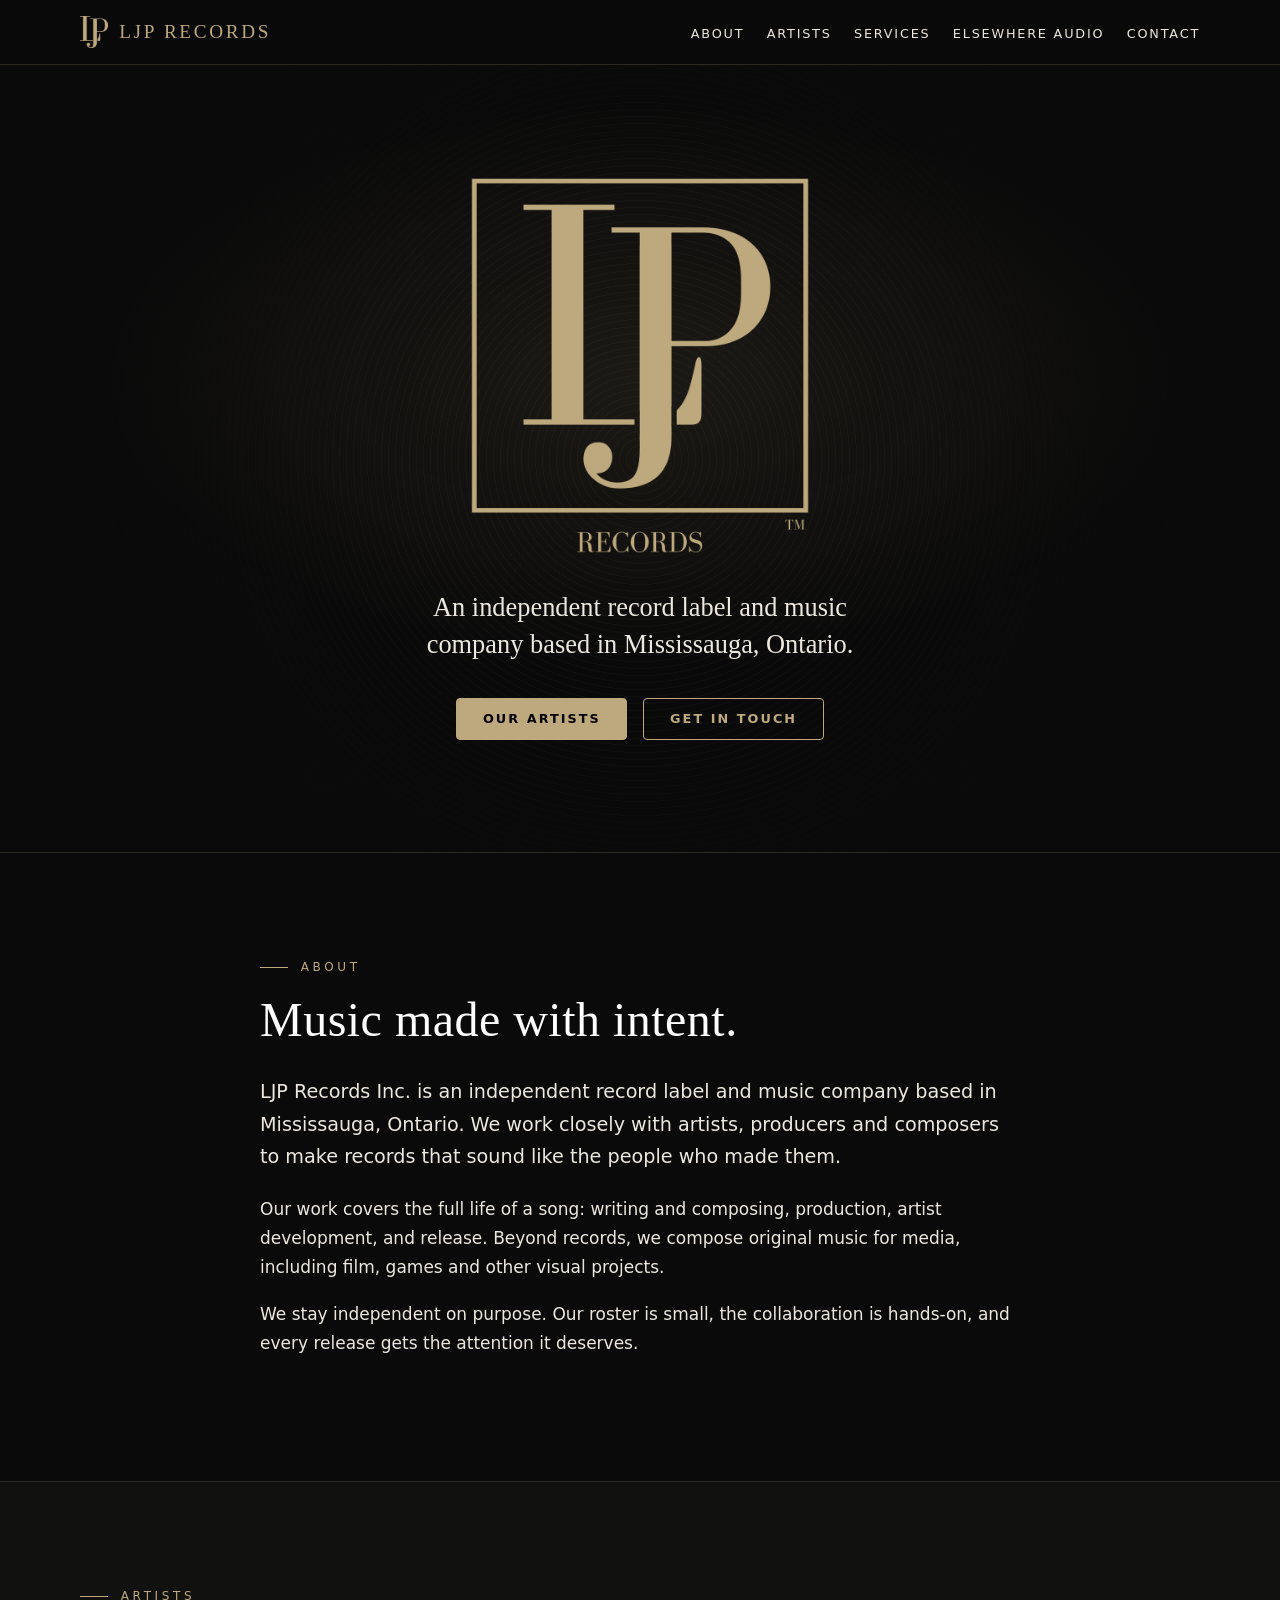
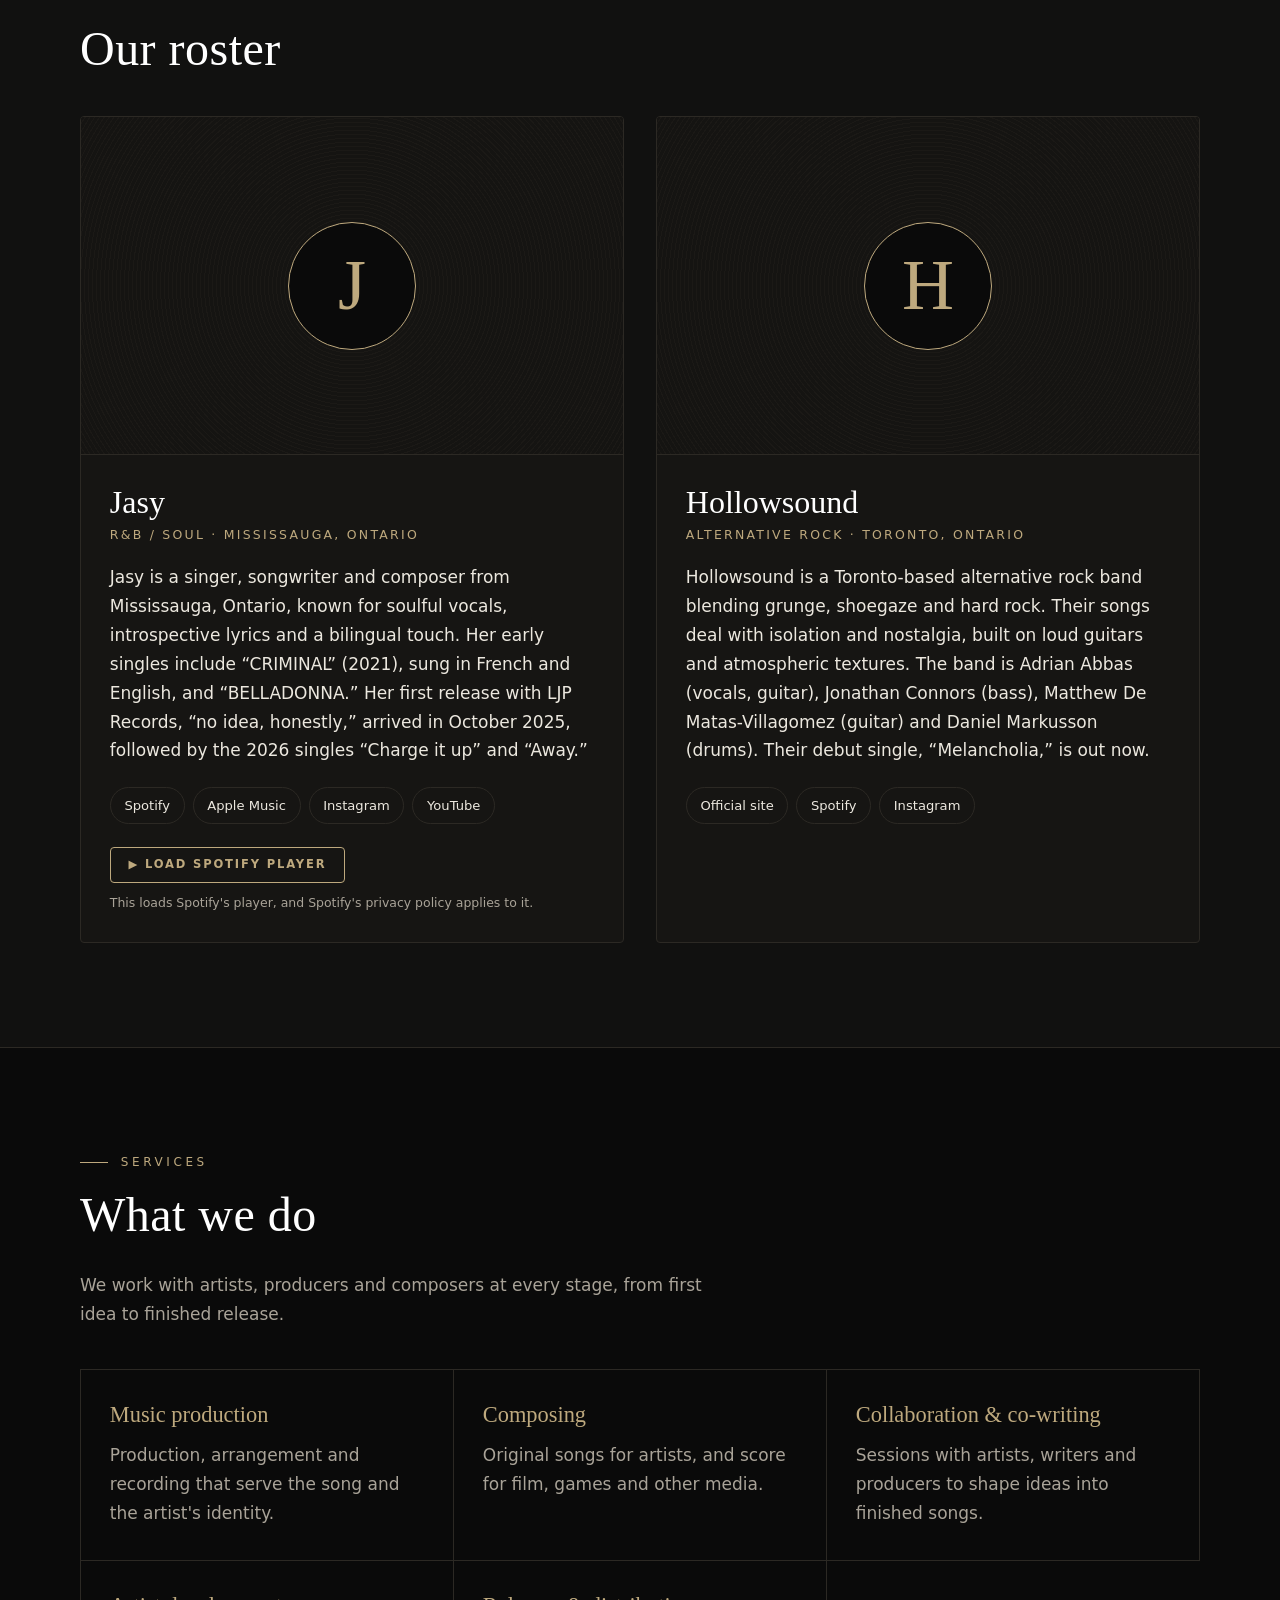
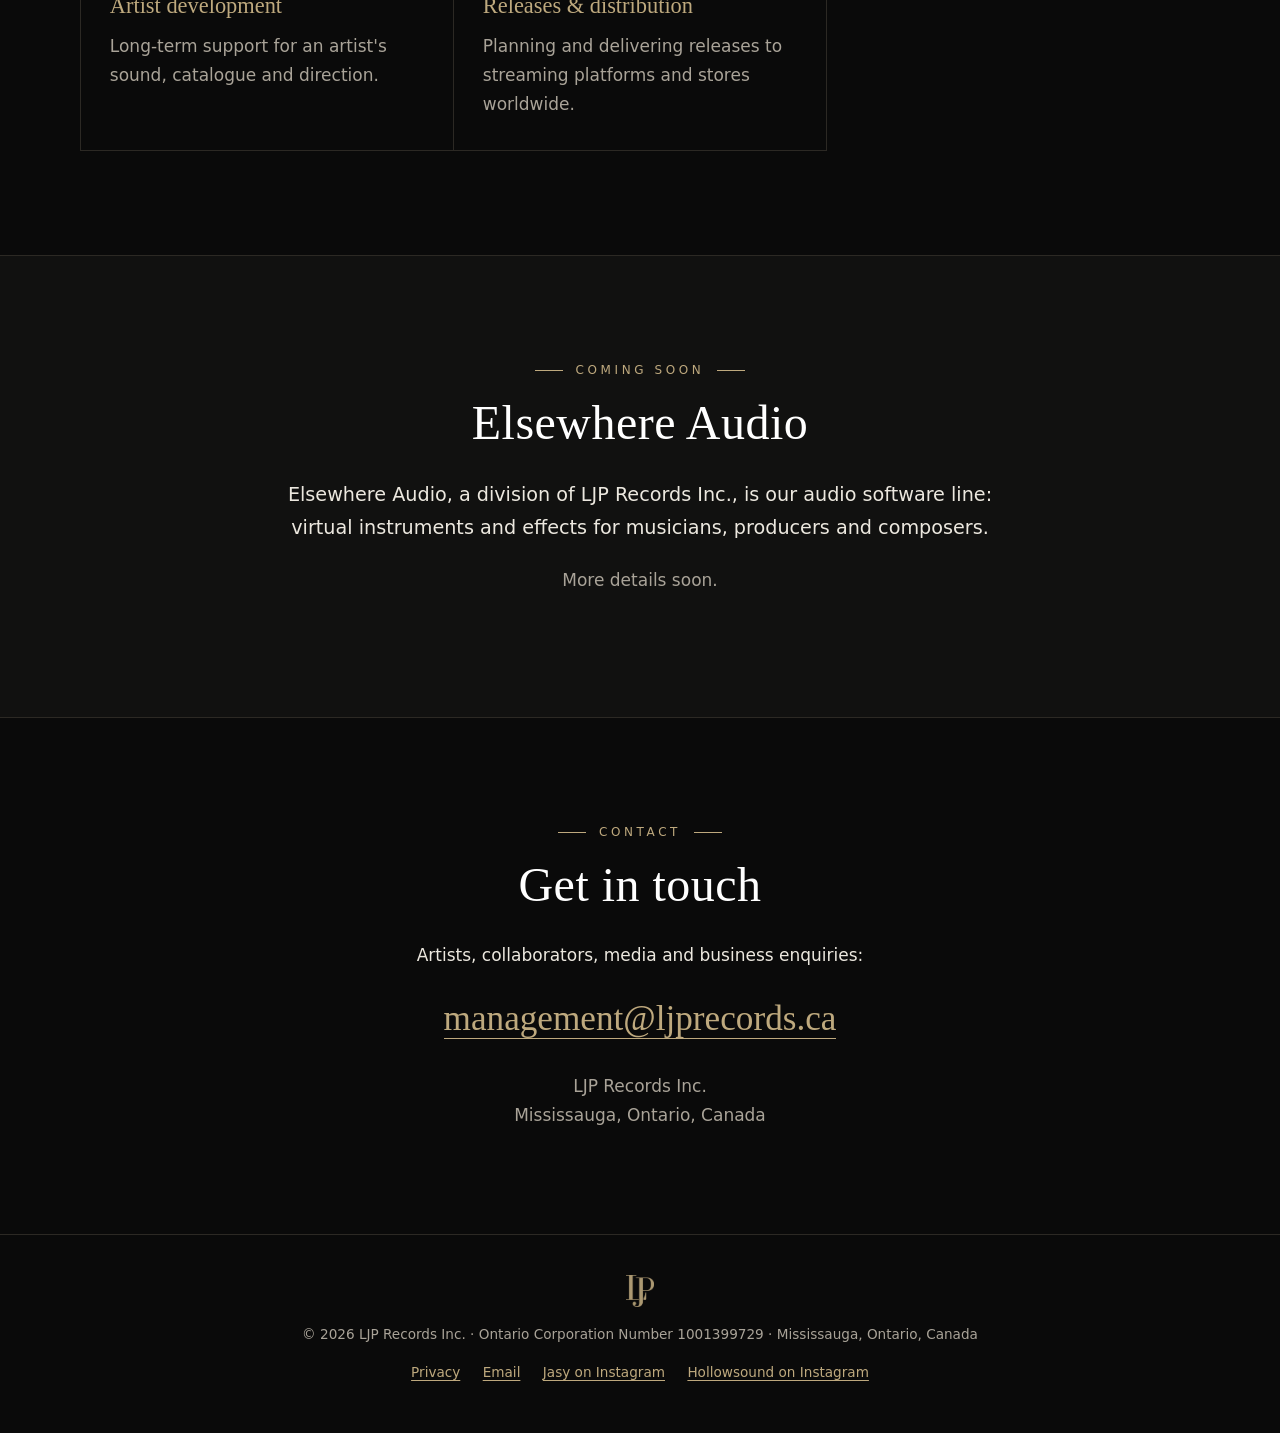
==== index.html @ 9123d383 "Launch LJP Records Inc. website for GitHub Pages One-page site (about, artists, services, Elsewhere " ====
<!DOCTYPE html>
<html lang="en-CA">
<head>
  <meta charset="utf-8">
  <meta name="viewport" content="width=device-width, initial-scale=1">
  <title>LJP Records Inc. | Independent Record Label, Mississauga, Ontario</title>
  <meta name="description" content="LJP Records Inc. is an independent record label and music company based in Mississauga, Ontario, Canada. We work with artists, producers and composers on releases, artist development, production, and composing for artists and media.">
  <meta name="theme-color" content="#0a0a0a">
  <link rel="canonical" href="https://ljprecords.ca/">

  <!-- Open Graph / social sharing -->
  <meta property="og:type" content="website">
  <meta property="og:site_name" content="LJP Records">
  <meta property="og:title" content="LJP Records Inc. | Independent Record Label">
  <meta property="og:description" content="An independent record label and music company based in Mississauga, Ontario, Canada.">
  <meta property="og:url" content="https://ljprecords.ca/">
  <meta property="og:image" content="https://ljprecords.ca/assets/img/og-image.jpg">
  <meta property="og:image:width" content="1200">
  <meta property="og:image:height" content="630">
  <meta property="og:image:alt" content="LJP Records logo: gold LJP monogram in a square frame on black">
  <meta property="og:locale" content="en_CA">
  <meta name="twitter:card" content="summary_large_image">

  <link rel="icon" href="/favicon.ico" sizes="any">
  <link rel="icon" type="image/png" sizes="32x32" href="/assets/img/icon-32.png">
  <link rel="apple-touch-icon" href="/assets/img/icon-180.png">
  <link rel="manifest" href="/site.webmanifest">
  <link rel="stylesheet" href="/assets/css/style.css">

  <!-- Structured data: identifies the legal business behind this site -->
  <script type="application/ld+json">
  {
    "@context": "https://schema.org",
    "@type": "Organization",
    "name": "LJP Records Inc.",
    "alternateName": "LJP Records",
    "url": "https://ljprecords.ca/",
    "logo": "https://ljprecords.ca/assets/img/icon-512.png",
    "email": "management@ljprecords.ca",
    "address": {
      "@type": "PostalAddress",
      "addressLocality": "Mississauga",
      "addressRegion": "ON",
      "addressCountry": "CA"
    },
    "department": {
      "@type": "Organization",
      "name": "Elsewhere Audio",
      "description": "Audio software division of LJP Records Inc."
    }
  }
  </script>
</head>
<body>
  <a class="skip-link" href="#main">Skip to content</a>

  <header class="site-header">
    <nav class="nav container" aria-label="Main">
      <a class="nav-brand" href="#top" aria-label="LJP Records, back to top">
        <img src="/assets/img/mark.png" alt="" width="28" height="32">
        <span>LJP Records</span>
      </a>
      <ul class="nav-links">
        <li><a href="#about">About</a></li>
        <li><a href="#artists">Artists</a></li>
        <li><a href="#services">Services</a></li>
        <li><a href="#elsewhere-audio">Elsewhere Audio</a></li>
        <li><a href="#contact">Contact</a></li>
      </ul>
    </nav>
  </header>

  <main id="main">
    <!-- ============ HERO ============ -->
    <section class="hero" id="top">
      <div class="container hero-inner">
        <h1 class="visually-hidden">LJP Records</h1>
        <img class="hero-logo" src="/assets/img/logo.png" width="900" height="999"
             alt="LJP Records logo: a gold LJP monogram inside a square frame, with the word Records beneath">
        <p class="hero-tagline">An independent record label and music company based in Mississauga, Ontario.</p>
        <div class="hero-actions">
          <a class="btn btn-gold" href="#artists">Our artists</a>
          <a class="btn btn-ghost" href="#contact">Get in touch</a>
        </div>
      </div>
    </section>

    <!-- ============ ABOUT ============ -->
    <section class="section" id="about" aria-labelledby="about-title">
      <div class="container narrow">
        <p class="eyebrow">About</p>
        <h2 id="about-title">Music made with intent.</h2>
        <p class="lead">
          LJP Records Inc. is an independent record label and music company based in Mississauga, Ontario.
          We work closely with artists, producers and composers to make records that sound like the people who made them.
        </p>
        <p>
          Our work covers the full life of a song: writing and composing, production, artist development, and release.
          Beyond records, we compose original music for media, including film, games and other visual projects.
          <!-- CONFIRM: Media composing. Confirm the media types you want to list (film, games, TV, advertising?) and whether to mention any past credits. -->
        </p>
        <p>
          We stay independent on purpose. Our roster is small, the collaboration is hands-on, and every release gets the attention it deserves.
          <!-- CONFIRM: "Small, hands-on roster" positioning. Edit this if it doesn't match how you describe the label. -->
        </p>
        <!-- CONFIRM: Founding year. Add "Founded in 20XX" here if you'd like it shown. -->
      </div>
    </section>

    <!-- ============ ARTISTS ============ -->
    <section class="section section-alt" id="artists" aria-labelledby="artists-title">
      <div class="container">
        <p class="eyebrow">Artists</p>
        <h2 id="artists-title">Our roster</h2>

        <div class="artist-grid">
          <!-- ---------- JASY ---------- -->
          <article class="artist-card" aria-labelledby="jasy-name">
            <!-- Photo: add assets/photos/jasy.jpg, then replace this <div class="artist-photo ..."> with:
                 <img class="artist-photo" src="/assets/photos/jasy.jpg" alt="Jasy" width="800" height="800" loading="lazy"> -->
            <div class="artist-photo placeholder" role="img" aria-label="Photo of Jasy coming soon">
              <span aria-hidden="true">J</span>
            </div>
            <div class="artist-body">
              <h3 id="jasy-name">Jasy</h3>
              <p class="artist-meta">R&amp;B / Soul · Mississauga, Ontario</p>
              <p>
                Jasy is a singer, songwriter and composer from Mississauga, Ontario, known for soulful vocals, introspective lyrics and a bilingual touch.
                Her early singles include “CRIMINAL” (2021), sung in French and English, and “BELLADONNA.”
                Her first release with LJP Records, “no idea, honestly,” arrived in October 2025, followed by the 2026 singles “Charge it up” and “Away.”
                <!-- CONFIRM: Jasy bio. Written from public sources (Apple Music, Modern Mississauga, Sauga Arts HUB, The Music Is My Radar, Deezer). Check release names and dates. Optional fact to add: press reports a 2022 win in a Mississauga youth singing competition, but sources disagree on which one (Mississauga Arts Council Next Gen vs. Sauga Teen's Got Talent), so it is left out. -->
              </p>
              <ul class="link-list" aria-label="Jasy online">
                <li><a href="https://open.spotify.com/artist/3WVA0IDSVmQrOQ1MvbMLsJ" rel="noopener" target="_blank">Spotify<span class="visually-hidden"> (opens in a new tab)</span></a></li>
                <li><a href="https://music.apple.com/ca/artist/jasy/1514480467" rel="noopener" target="_blank">Apple Music<span class="visually-hidden"> (opens in a new tab)</span></a></li>
                <li><a href="https://www.instagram.com/jasylarumana/" rel="noopener" target="_blank">Instagram<span class="visually-hidden"> (opens in a new tab)</span></a></li>
                <li><a href="https://www.youtube.com/channel/UC7Lcz74NilrVgo-Rp2wNFMw" rel="noopener" target="_blank">YouTube<span class="visually-hidden"> (opens in a new tab)</span></a></li>
              </ul>
              <div class="spotify-embed" data-spotify-artist="3WVA0IDSVmQrOQ1MvbMLsJ" data-title="Jasy on Spotify">
                <button type="button" class="btn btn-ghost btn-small spotify-load">
                  ▶ Load Spotify player <span class="visually-hidden">for Jasy</span>
                </button>
                <p class="embed-note">This loads Spotify's player, and Spotify's privacy policy applies to it.</p>
              </div>
            </div>
          </article>

          <!-- ---------- HOLLOWSOUND ---------- -->
          <article class="artist-card" aria-labelledby="hollowsound-name">
            <!-- Photo: add assets/photos/hollowsound.jpg, then replace this placeholder <div> with:
                 <img class="artist-photo" src="/assets/photos/hollowsound.jpg" alt="Hollowsound" width="800" height="800" loading="lazy"> -->
            <div class="artist-photo placeholder" role="img" aria-label="Photo of Hollowsound coming soon">
              <span aria-hidden="true">H</span>
            </div>
            <div class="artist-body">
              <h3 id="hollowsound-name">Hollowsound</h3>
              <p class="artist-meta">Alternative rock · Toronto, Ontario</p>
              <p>
                Hollowsound is a Toronto-based alternative rock band blending grunge, shoegaze and hard rock.
                Their songs deal with isolation and nostalgia, built on loud guitars and atmospheric textures.
                The band is Adrian Abbas (vocals, guitar), Jonathan Connors (bass), Matthew De Matas-Villagomez (guitar) and Daniel Markusson (drums).
                Their debut single, “Melancholia,” is out now.
                <!-- CONFIRM: Hollowsound bio. Based on the band's Spotify profile bio and hollow-sound.com. Check the member list and confirm the release year of "Melancholia" (the site lists 2026). -->
              </p>
              <ul class="link-list" aria-label="Hollowsound online">
                <li><a href="https://hollow-sound.com/" rel="noopener" target="_blank">Official site<span class="visually-hidden"> (opens in a new tab)</span></a></li>
                <!-- CONFIRM: Hollowsound Spotify link. I couldn't verify the artist ID, so this is a Spotify search link. Replace it with https://open.spotify.com/artist/YOUR_ID -->
                <li><a href="https://open.spotify.com/search/Hollowsound/artists" rel="noopener" target="_blank">Spotify<span class="visually-hidden"> (opens in a new tab)</span></a></li>
                <li><a href="https://www.instagram.com/hollowsoundband/" rel="noopener" target="_blank">Instagram<span class="visually-hidden"> (opens in a new tab)</span></a></li>
              </ul>
              <!-- CONFIRM: Hollowsound Spotify embed. Put the band's Spotify artist ID in data-spotify-artist below (from Spotify: Share → Copy link to artist, the part after /artist/). The player stays hidden until an ID is set. -->
              <div class="spotify-embed" data-spotify-artist="" data-title="Hollowsound on Spotify">
                <button type="button" class="btn btn-ghost btn-small spotify-load">
                  ▶ Load Spotify player <span class="visually-hidden">for Hollowsound</span>
                </button>
                <p class="embed-note">This loads Spotify's player, and Spotify's privacy policy applies to it.</p>
              </div>
            </div>
          </article>
        </div>
      </div>
    </section>

    <!-- ============ SERVICES ============ -->
    <section class="section" id="services" aria-labelledby="services-title">
      <div class="container">
        <p class="eyebrow">Services</p>
        <h2 id="services-title">What we do</h2>
        <p class="section-intro">We work with artists, producers and composers at every stage, from first idea to finished release.</p>
        <!-- CONFIRM: Services list. These are written in general terms. Add, remove or reword to match what you actually offer. -->
        <div class="service-grid">
          <div class="service">
            <h3>Music production</h3>
            <p>Production, arrangement and recording that serve the song and the artist's identity.</p>
          </div>
          <div class="service">
            <h3>Composing</h3>
            <p>Original songs for artists, and score for film, games and other media.</p>
          </div>
          <div class="service">
            <h3>Collaboration &amp; co-writing</h3>
            <p>Sessions with artists, writers and producers to shape ideas into finished songs.</p>
          </div>
          <div class="service">
            <h3>Artist development</h3>
            <p>Long-term support for an artist's sound, catalogue and direction.</p>
          </div>
          <div class="service">
            <h3>Releases &amp; distribution</h3>
            <p>Planning and delivering releases to streaming platforms and stores worldwide.</p>
            <!-- CONFIRM: "worldwide" distribution. Confirm this matches your distribution setup. -->
          </div>
        </div>
      </div>
    </section>

    <!-- ============ ELSEWHERE AUDIO ============ -->
    <section class="section section-alt" id="elsewhere-audio" aria-labelledby="ea-title">
      <div class="container narrow center">
        <p class="eyebrow">Coming soon</p>
        <h2 id="ea-title">Elsewhere Audio</h2>
        <p class="lead">
          Elsewhere Audio, a division of LJP Records Inc., is our audio software line: virtual instruments and effects for musicians, producers and composers.
        </p>
        <p class="muted">More details soon.</p>
      </div>
    </section>

    <!-- ============ CONTACT ============ -->
    <section class="section" id="contact" aria-labelledby="contact-title">
      <div class="container narrow center">
        <p class="eyebrow">Contact</p>
        <h2 id="contact-title">Get in touch</h2>
        <p>Artists, collaborators, media and business enquiries:</p>
        <p class="contact-email"><a href="mailto:management@ljprecords.ca">management@ljprecords.ca</a></p>
        <address class="contact-address">
          LJP Records Inc.<br>
          Mississauga, Ontario, Canada
        </address>
      </div>
    </section>
  </main>

  <footer class="site-footer">
    <div class="container footer-inner">
      <img src="/assets/img/mark.png" alt="" width="28" height="32" class="footer-mark">
      <p class="legal">© 2026 LJP Records Inc. · Ontario Corporation Number 1001399729 · Mississauga, Ontario, Canada</p>
      <!-- CONFIRM: Label social links. LJP Records' own social accounts aren't known, so the footer links to the artists. Add the label's Instagram etc. here if you have them. -->
      <ul class="footer-links" aria-label="Footer">
        <li><a href="/privacy.html">Privacy</a></li>
        <li><a href="mailto:management@ljprecords.ca">Email</a></li>
        <li><a href="https://www.instagram.com/jasylarumana/" rel="noopener" target="_blank">Jasy on Instagram<span class="visually-hidden"> (opens in a new tab)</span></a></li>
        <li><a href="https://www.instagram.com/hollowsoundband/" rel="noopener" target="_blank">Hollowsound on Instagram<span class="visually-hidden"> (opens in a new tab)</span></a></li>
      </ul>
    </div>
  </footer>

  <script src="/assets/js/main.js" defer></script>
</body>
</html>
---- assets/css/style.css ----
/* LJP Records: site styles. Colours match the logo: gold #BEA97E on black. */
:root {
  --black: #0a0a0a;
  --ink: #111110;
  --panel: #161513;
  --line: #2c2924;
  --gold: #bea97e;
  --gold-bright: #d8c59a;
  --text: #ece8df;
  --muted: #a9a398;
  --serif: "Bodoni 72", "Bodoni Moda", Didot, "Didot LT STD", "Playfair Display", "Hoefler Text", Garamond, "Times New Roman", serif;
  --sans: system-ui, -apple-system, "Segoe UI", Roboto, "Helvetica Neue", Arial, sans-serif;
  --radius: 4px;
  --max: 1120px;
}

*, *::before, *::after { box-sizing: border-box; }
html { scroll-behavior: smooth; scroll-padding-top: 72px; -webkit-text-size-adjust: 100%; }
@media (prefers-reduced-motion: reduce) { html { scroll-behavior: auto; } * { transition: none !important; } }

body {
  margin: 0;
  background: var(--black);
  color: var(--text);
  font: 400 1.0625rem/1.7 var(--sans);
  -webkit-font-smoothing: antialiased;
}
img { max-width: 100%; height: auto; display: block; }
a { color: var(--gold); text-underline-offset: 3px; }
a:hover { color: var(--gold-bright); }
:focus-visible { outline: 2px solid var(--gold-bright); outline-offset: 3px; border-radius: 2px; }

h1, h2, h3 { font-family: var(--serif); font-weight: 400; line-height: 1.15; margin: 0 0 .6em; color: #fff; }
h2 { font-size: clamp(2rem, 4.5vw, 3rem); letter-spacing: .01em; }
h3 { font-size: 1.5rem; }
p { margin: 0 0 1.1em; }

.container { width: min(100% - 2.5rem, var(--max)); margin-inline: auto; }
.narrow { max-width: 760px; }
.center { text-align: center; }
.muted { color: var(--muted); }
.lead { font-size: 1.2rem; color: var(--text); }

.visually-hidden {
  position: absolute !important; width: 1px; height: 1px; padding: 0; margin: -1px;
  overflow: hidden; clip: rect(0 0 0 0); white-space: nowrap; border: 0;
}
.skip-link {
  position: absolute; left: 1rem; top: -100px; z-index: 100;
  background: var(--gold); color: #000; padding: .6rem 1rem; font-weight: 600; border-radius: var(--radius);
}
.skip-link:focus { top: 1rem; color: #000; }

/* ---------- Header ---------- */
.site-header {
  position: sticky; top: 0; z-index: 50;
  background: rgba(10, 10, 10, .88);
  backdrop-filter: blur(10px); -webkit-backdrop-filter: blur(10px);
  border-bottom: 1px solid var(--line);
}
.nav { display: flex; align-items: center; justify-content: space-between; gap: 1rem; min-height: 64px; }
.nav-brand {
  display: inline-flex; align-items: center; gap: .7rem; text-decoration: none;
  font-family: var(--serif); font-size: 1.2rem; letter-spacing: .14em; text-transform: uppercase; color: var(--gold);
}
.nav-brand img { width: 28px; height: auto; }
.nav-links { display: flex; flex-wrap: wrap; gap: .25rem 1.4rem; list-style: none; margin: 0; padding: 0; }
.nav-links a {
  color: var(--text); text-decoration: none; font-size: .8rem; letter-spacing: .14em; text-transform: uppercase;
  padding: .5rem 0; border-bottom: 1px solid transparent;
}
.nav-links a:hover { color: var(--gold); border-bottom-color: var(--gold); }
@media (max-width: 820px) {
  .nav { flex-direction: column; align-items: flex-start; padding: .7rem 0; gap: .3rem; }
  .nav-links { gap: .1rem 1rem; }
  .nav-links a { font-size: .72rem; }
  html { scroll-padding-top: 110px; }
}

/* ---------- Hero ---------- */
.hero {
  position: relative;
  padding: clamp(3.5rem, 10vw, 7rem) 0 clamp(4rem, 10vw, 7rem);
  text-align: center;
  background:
    radial-gradient(ellipse 60% 50% at 50% 40%, rgba(190, 169, 126, .10), transparent 70%),
    var(--black);
  border-bottom: 1px solid var(--line);
  overflow: hidden;
}
.hero::after { /* subtle vinyl-groove rings */
  content: ""; position: absolute; inset: 50% auto auto 50%; width: 1100px; height: 1100px;
  transform: translate(-50%, -50%); border-radius: 50%; pointer-events: none;
  background: repeating-radial-gradient(circle, transparent 0 6px, rgba(190, 169, 126, .035) 6px 7px);
  mask: radial-gradient(circle, #000 30%, transparent 70%);
  -webkit-mask: radial-gradient(circle, #000 30%, transparent 70%);
}
.hero-inner { position: relative; z-index: 1; }
.hero-logo { width: min(340px, 68vw); margin: 0 auto 2.2rem; }
.hero-tagline {
  font-family: var(--serif); font-size: clamp(1.25rem, 2.6vw, 1.65rem); line-height: 1.4;
  max-width: 34ch; margin: 0 auto 2.2rem; color: var(--text);
}
.hero-actions { display: flex; gap: 1rem; justify-content: center; flex-wrap: wrap; }

/* ---------- Buttons ---------- */
.btn {
  display: inline-block; padding: .85rem 1.6rem; border-radius: var(--radius);
  font: 600 .8rem/1 var(--sans); letter-spacing: .16em; text-transform: uppercase; text-decoration: none;
  border: 1px solid var(--gold); cursor: pointer; transition: background .2s, color .2s;
}
.btn-gold { background: var(--gold); color: #000; }
.btn-gold:hover { background: var(--gold-bright); color: #000; }
.btn-ghost { background: transparent; color: var(--gold); }
.btn-ghost:hover { background: var(--gold); color: #000; }
.btn-small { padding: .7rem 1.1rem; font-size: .72rem; }

/* ---------- Sections ---------- */
.section { padding: clamp(4rem, 9vw, 6.5rem) 0; }
.section-alt { background: var(--ink); border-block: 1px solid var(--line); }
.eyebrow {
  font-size: .75rem; letter-spacing: .3em; text-transform: uppercase; color: var(--gold); margin-bottom: .9rem;
}
.eyebrow::before { content: ""; display: inline-block; width: 28px; height: 1px; background: var(--gold); vertical-align: middle; margin-right: .8rem; }
.center .eyebrow::after { content: ""; display: inline-block; width: 28px; height: 1px; background: var(--gold); vertical-align: middle; margin-left: .8rem; }
.section-intro { max-width: 60ch; color: var(--muted); margin-bottom: 2.5rem; }

/* ---------- Artists ---------- */
.artist-grid { display: grid; grid-template-columns: repeat(auto-fit, minmax(min(100%, 420px), 1fr)); gap: 2rem; margin-top: 2.5rem; }
.artist-card { background: var(--panel); border: 1px solid var(--line); border-radius: var(--radius); overflow: hidden; display: flex; flex-direction: column; }
.artist-photo { width: 100%; aspect-ratio: 16 / 10; object-fit: cover; }
.artist-photo.placeholder {
  display: grid; place-items: center;
  background:
    repeating-radial-gradient(circle at 50% 50%, #151412 0 3px, #1b1916 3px 4px),
    #151412;
  border-bottom: 1px solid var(--line);
}
.artist-photo.placeholder span {
  font-family: var(--serif); font-size: 4.5rem; color: var(--gold);
  width: 8rem; height: 8rem; display: grid; place-items: center;
  border: 1px solid var(--gold); border-radius: 50%; background: var(--black);
}
.artist-body { padding: 1.8rem; display: flex; flex-direction: column; flex: 1; }
.artist-body h3 { font-size: 2rem; margin-bottom: .2rem; }
.artist-meta { font-size: .78rem; letter-spacing: .18em; text-transform: uppercase; color: var(--gold); margin-bottom: 1.1rem; }
.link-list { list-style: none; padding: 0; margin: .2rem 0 1.4rem; display: flex; flex-wrap: wrap; gap: .5rem; }
.link-list a {
  display: inline-block; padding: .4rem .85rem; border: 1px solid var(--line); border-radius: 999px;
  font-size: .82rem; text-decoration: none; color: var(--text);
}
.link-list a:hover { border-color: var(--gold); color: var(--gold); }
.spotify-embed { margin-top: auto; }
.spotify-embed iframe { border: 0; border-radius: 12px; display: block; }
.embed-note { font-size: .78rem; color: var(--muted); margin: .6rem 0 0; }

/* ---------- Services ---------- */
.service-grid { display: grid; grid-template-columns: repeat(auto-fit, minmax(min(100%, 300px), 1fr)); gap: 1px; padding: 1px; }
.service { background: var(--black); padding: 2rem 1.8rem; box-shadow: 0 0 0 1px var(--line); }
.service h3 { color: var(--gold); font-size: 1.4rem; }
.service p { color: var(--muted); margin: 0; }

/* ---------- Contact ---------- */
.contact-email { font-family: var(--serif); font-size: clamp(1.4rem, 4.5vw, 2.2rem); margin: 1rem 0 1.5rem; word-break: break-word; }
.contact-email a { text-decoration: none; border-bottom: 1px solid var(--gold); }
.contact-address { font-style: normal; color: var(--muted); }

/* ---------- Footer ---------- */
.site-footer { border-top: 1px solid var(--line); padding: 2.5rem 0 3rem; background: var(--black); }
.footer-inner { text-align: center; }
.footer-mark { width: 28px; margin: 0 auto 1rem; opacity: .9; }
.legal { font-size: .85rem; color: var(--muted); }
.footer-links { list-style: none; padding: 0; margin: 0; display: flex; flex-wrap: wrap; justify-content: center; gap: .4rem 1.4rem; font-size: .85rem; }

/* ---------- Privacy page ---------- */
.prose { padding: clamp(3rem, 8vw, 5rem) 0; }
.prose h1 { font-size: clamp(2.2rem, 5vw, 3rem); }
.prose h2 { font-size: 1.5rem; margin-top: 2rem; color: var(--gold); }
.prose ul { padding-left: 1.2rem; }
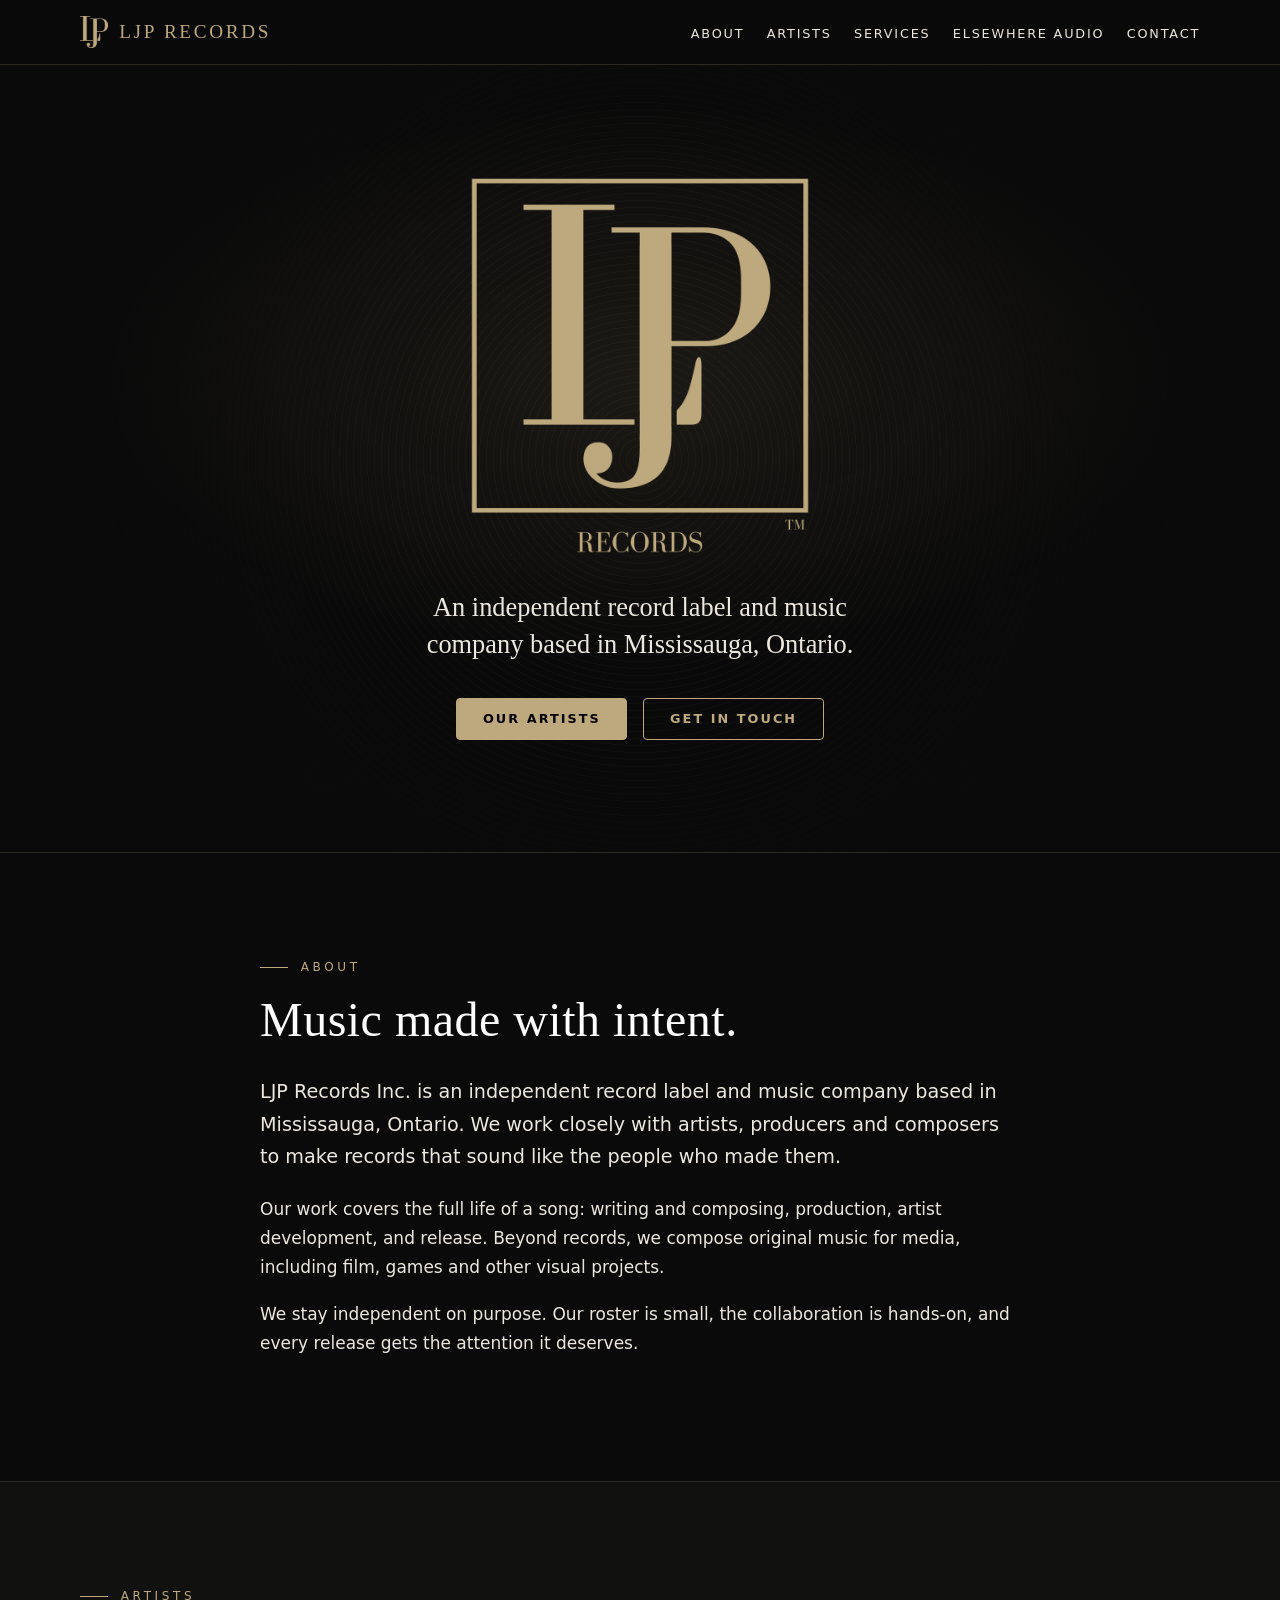
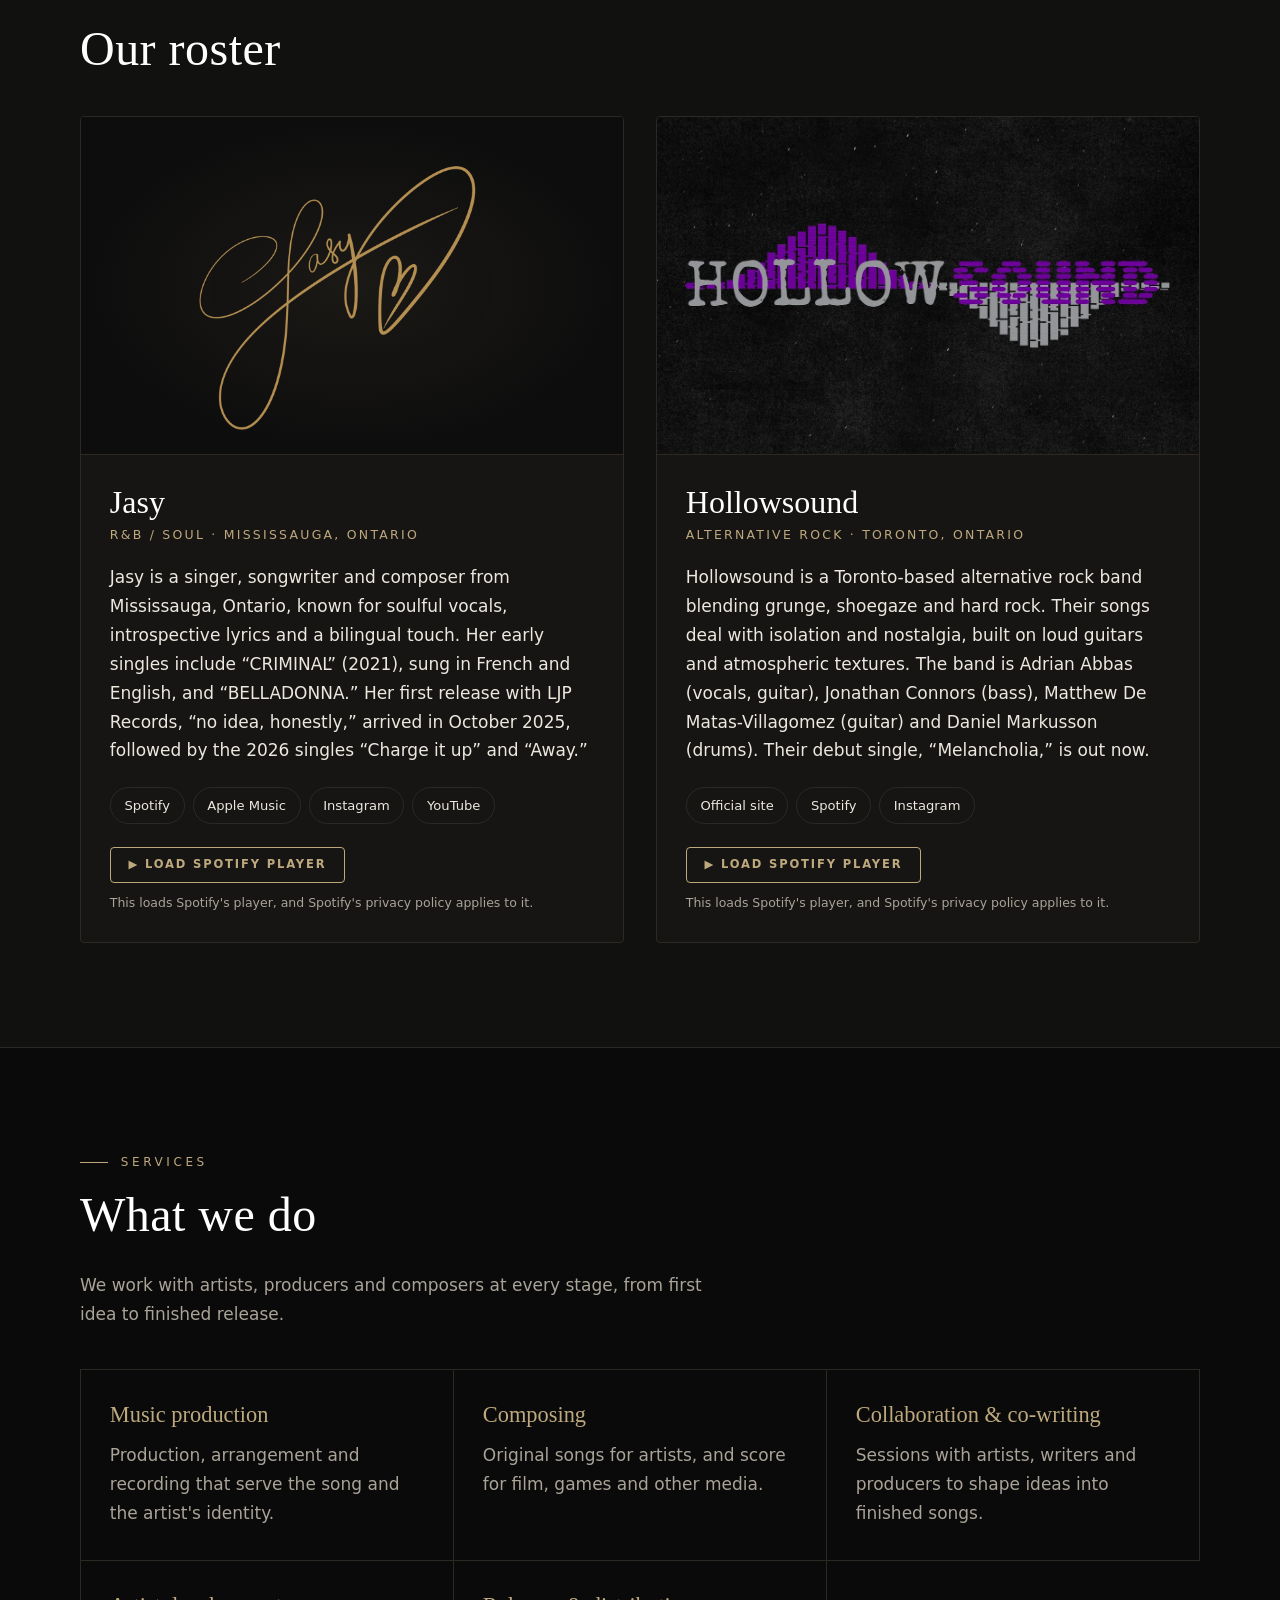
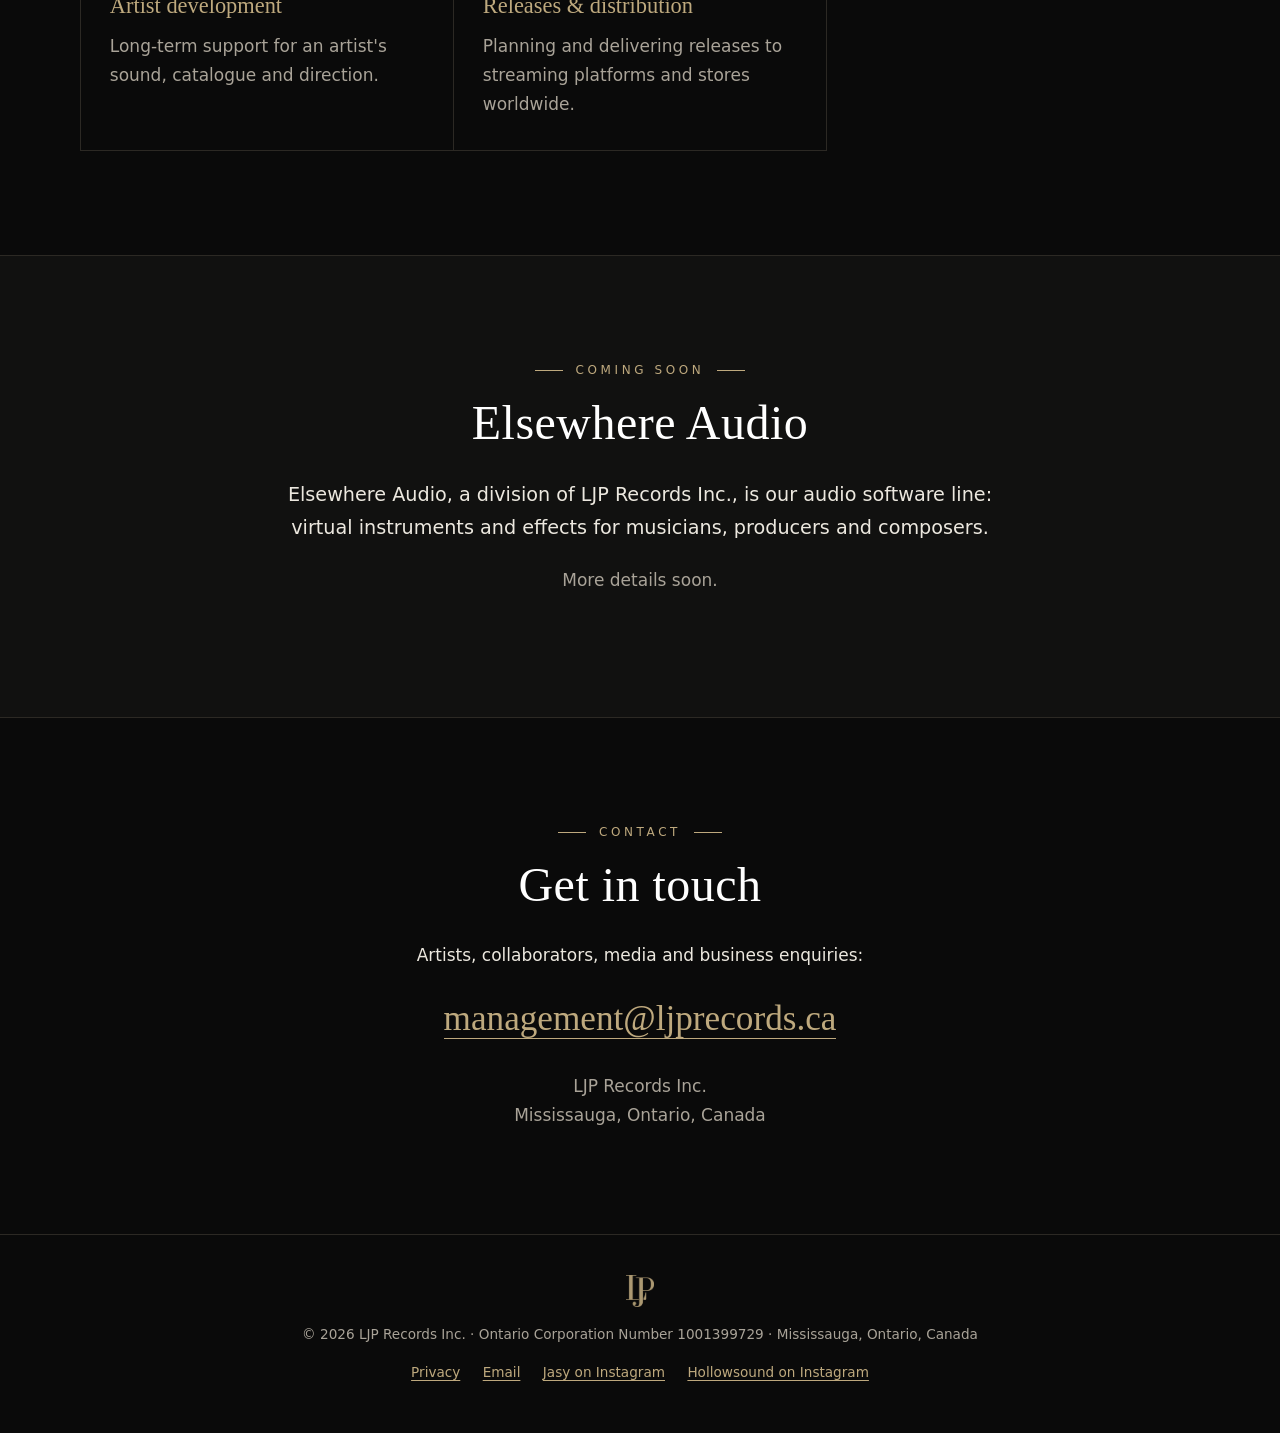
==== commit 1701b69e: "Add artist logos and Hollowsound Spotify player Co-Authored-By: Claude Opus 5.5 <noreply@anthropic.c" ====
--- a/index.html
+++ b/index.html
@@ -116,11 +116,9 @@
         <div class="artist-grid">
           <!-- ---------- JASY ---------- -->
           <article class="artist-card" aria-labelledby="jasy-name">
-            <!-- Photo: add assets/photos/jasy.jpg, then replace this <div class="artist-photo ..."> with:
-                 <img class="artist-photo" src="/assets/photos/jasy.jpg" alt="Jasy" width="800" height="800" loading="lazy"> -->
-            <div class="artist-photo placeholder" role="img" aria-label="Photo of Jasy coming soon">
-              <span aria-hidden="true">J</span>
-            </div>
+            <!-- Photo: to use a photo instead of the logo, add assets/photos/jasy.jpg and change src below (remove the "logo" class for a full-bleed photo). -->
+            <img class="artist-photo logo" src="/assets/photos/jasy-logo.png" width="900" height="854" loading="lazy"
+                 alt="Jasy logo: a gold handwritten Jasy signature with a heart">
             <div class="artist-body">
               <h3 id="jasy-name">Jasy</h3>
               <p class="artist-meta">R&amp;B / Soul · Mississauga, Ontario</p>
@@ -147,11 +145,9 @@
 
           <!-- ---------- HOLLOWSOUND ---------- -->
           <article class="artist-card" aria-labelledby="hollowsound-name">
-            <!-- Photo: add assets/photos/hollowsound.jpg, then replace this placeholder <div> with:
-                 <img class="artist-photo" src="/assets/photos/hollowsound.jpg" alt="Hollowsound" width="800" height="800" loading="lazy"> -->
-            <div class="artist-photo placeholder" role="img" aria-label="Photo of Hollowsound coming soon">
-              <span aria-hidden="true">H</span>
-            </div>
+            <!-- Photo: to use a photo instead of the logo, add assets/photos/hollowsound.jpg and change src below. -->
+            <img class="artist-photo" src="/assets/photos/hollowsound-logo.jpg" width="1200" height="749" loading="lazy"
+                 alt="Hollowsound logo: the word Hollow in grey and Sound in purple, set against a purple and grey sound waveform">
             <div class="artist-body">
               <h3 id="hollowsound-name">Hollowsound</h3>
               <p class="artist-meta">Alternative rock · Toronto, Ontario</p>
@@ -164,12 +160,10 @@
               </p>
               <ul class="link-list" aria-label="Hollowsound online">
                 <li><a href="https://hollow-sound.com/" rel="noopener" target="_blank">Official site<span class="visually-hidden"> (opens in a new tab)</span></a></li>
-                <!-- CONFIRM: Hollowsound Spotify link. I couldn't verify the artist ID, so this is a Spotify search link. Replace it with https://open.spotify.com/artist/YOUR_ID -->
-                <li><a href="https://open.spotify.com/search/Hollowsound/artists" rel="noopener" target="_blank">Spotify<span class="visually-hidden"> (opens in a new tab)</span></a></li>
+                <li><a href="https://open.spotify.com/artist/32NcEduA1WUu1zl0mmGaZf" rel="noopener" target="_blank">Spotify<span class="visually-hidden"> (opens in a new tab)</span></a></li>
                 <li><a href="https://www.instagram.com/hollowsoundband/" rel="noopener" target="_blank">Instagram<span class="visually-hidden"> (opens in a new tab)</span></a></li>
               </ul>
-              <!-- CONFIRM: Hollowsound Spotify embed. Put the band's Spotify artist ID in data-spotify-artist below (from Spotify: Share → Copy link to artist, the part after /artist/). The player stays hidden until an ID is set. -->
-              <div class="spotify-embed" data-spotify-artist="" data-title="Hollowsound on Spotify">
+              <div class="spotify-embed" data-spotify-artist="32NcEduA1WUu1zl0mmGaZf" data-title="Hollowsound on Spotify">
                 <button type="button" class="btn btn-ghost btn-small spotify-load">
                   ▶ Load Spotify player <span class="visually-hidden">for Hollowsound</span>
                 </button>
--- a/assets/css/style.css
+++ b/assets/css/style.css
@@ -177,3 +177,10 @@
 .prose h1 { font-size: clamp(2.2rem, 5vw, 3rem); }
 .prose h2 { font-size: 1.5rem; margin-top: 2rem; color: var(--gold); }
 .prose ul { padding-left: 1.2rem; }
+
+/* Artist logo shown in the photo slot */
+.artist-photo { border-bottom: 1px solid var(--line); background: #0d0d0d; }
+.artist-photo.logo {
+  object-fit: contain; padding: 1.5rem 2rem;
+  background: radial-gradient(ellipse at 50% 50%, rgba(190, 169, 126, .08), transparent 70%), #0d0d0d;
+}
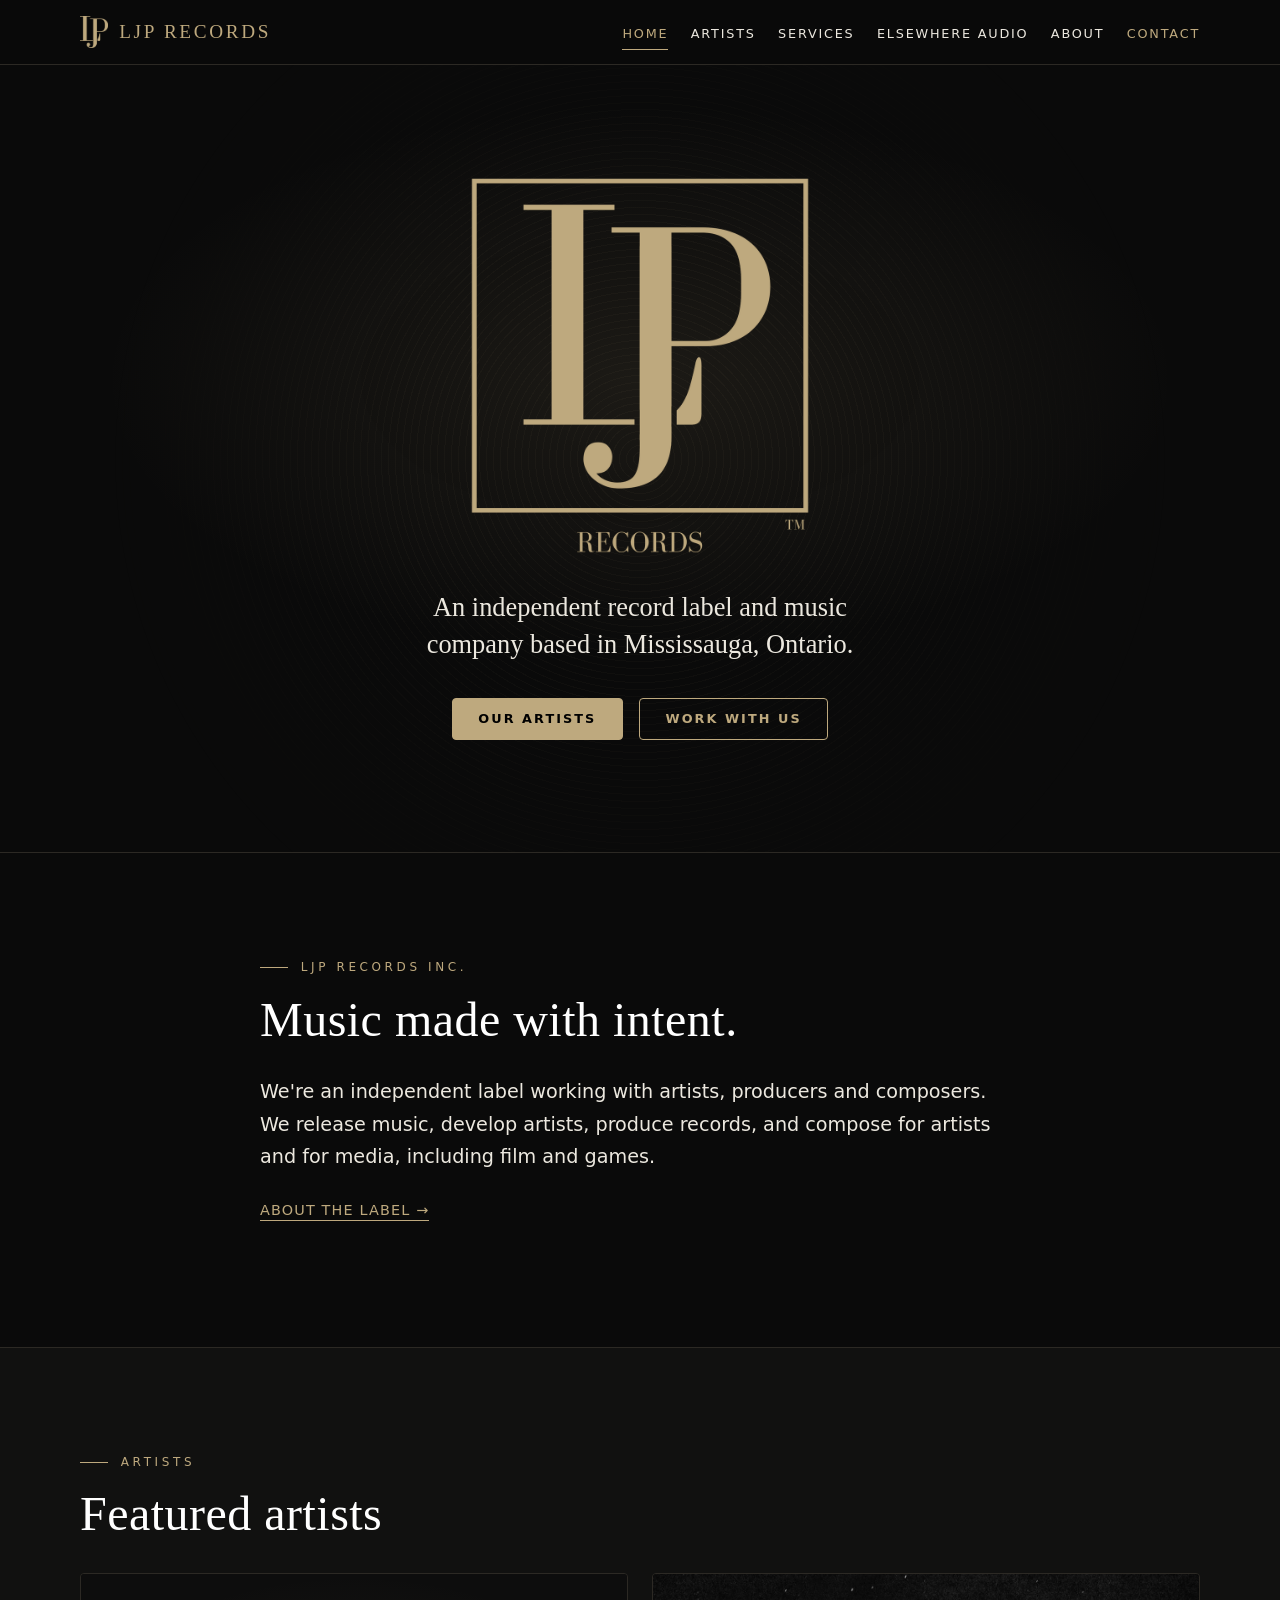
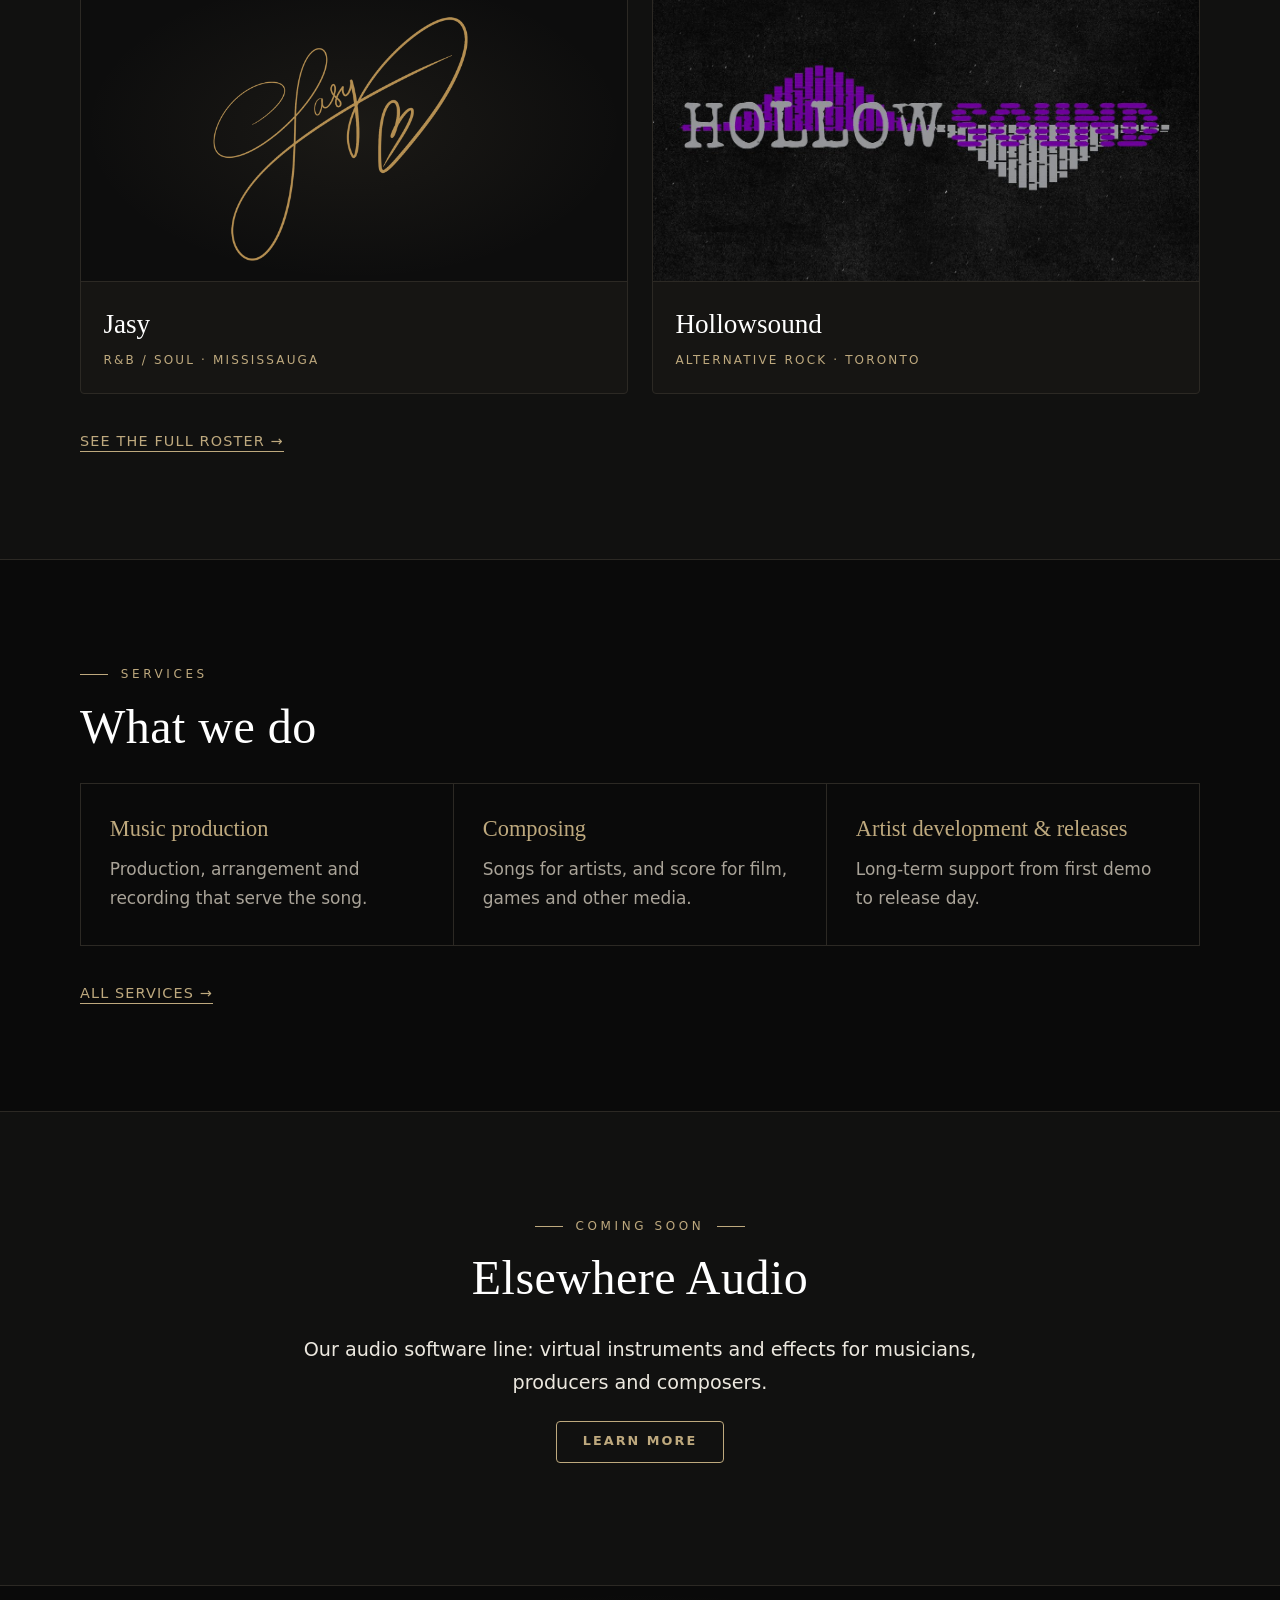
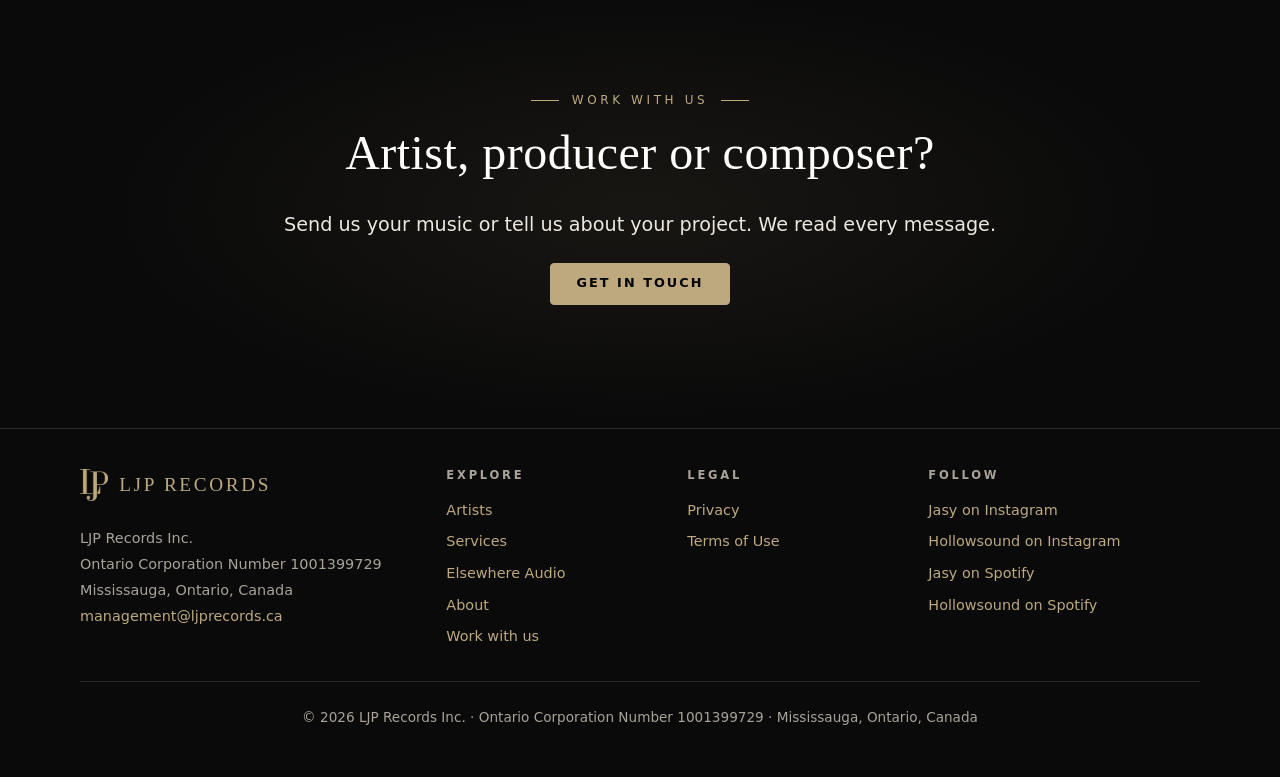
==== commit 69aef62d: "Restructure site into multiple pages Home, Artists (+ per-artist pages), Services, Elsewhere Audio, " ====
--- a/index.html
+++ b/index.html
@@ -4,15 +4,14 @@
   <meta charset="utf-8">
   <meta name="viewport" content="width=device-width, initial-scale=1">
   <title>LJP Records Inc. | Independent Record Label, Mississauga, Ontario</title>
-  <meta name="description" content="LJP Records Inc. is an independent record label and music company based in Mississauga, Ontario, Canada. We work with artists, producers and composers on releases, artist development, production, and composing for artists and media.">
+  <meta name="description" content="LJP Records Inc. is an independent record label and music company based in Mississauga, Ontario, Canada, working with artists, producers and composers on releases, artist development, production and composing.">
+  <!-- BEGIN:head -->
   <meta name="theme-color" content="#0a0a0a">
   <link rel="canonical" href="https://ljprecords.ca/">
-
-  <!-- Open Graph / social sharing -->
   <meta property="og:type" content="website">
   <meta property="og:site_name" content="LJP Records">
-  <meta property="og:title" content="LJP Records Inc. | Independent Record Label">
-  <meta property="og:description" content="An independent record label and music company based in Mississauga, Ontario, Canada.">
+  <meta property="og:title" content="LJP Records Inc. | Independent Record Label, Mississauga, Ontario">
+  <meta property="og:description" content="LJP Records Inc. is an independent record label and music company based in Mississauga, Ontario, Canada, working with artists, producers and composers on releases, artist development, production and composing.">
   <meta property="og:url" content="https://ljprecords.ca/">
   <meta property="og:image" content="https://ljprecords.ca/assets/img/og-image.jpg">
   <meta property="og:image:width" content="1200">
@@ -20,235 +19,203 @@
   <meta property="og:image:alt" content="LJP Records logo: gold LJP monogram in a square frame on black">
   <meta property="og:locale" content="en_CA">
   <meta name="twitter:card" content="summary_large_image">
-
-  <link rel="icon" href="/favicon.ico" sizes="any">
-  <link rel="icon" type="image/png" sizes="32x32" href="/assets/img/icon-32.png">
-  <link rel="apple-touch-icon" href="/assets/img/icon-180.png">
-  <link rel="manifest" href="/site.webmanifest">
-  <link rel="stylesheet" href="/assets/css/style.css">
-
-  <!-- Structured data: identifies the legal business behind this site -->
+  <link rel="icon" href="./favicon.ico" sizes="any">
+  <link rel="icon" type="image/png" sizes="32x32" href="./assets/img/icon-32.png">
+  <link rel="apple-touch-icon" href="./assets/img/icon-180.png">
+  <link rel="manifest" href="./site.webmanifest">
+  <link rel="stylesheet" href="./assets/css/style.css">
+  <script>document.documentElement.classList.add('js');</script>
+  <!-- END:head -->
   <script type="application/ld+json">
   {
     "@context": "https://schema.org",
-    "@type": "Organization",
-    "name": "LJP Records Inc.",
-    "alternateName": "LJP Records",
-    "url": "https://ljprecords.ca/",
-    "logo": "https://ljprecords.ca/assets/img/icon-512.png",
-    "email": "management@ljprecords.ca",
-    "address": {
-      "@type": "PostalAddress",
-      "addressLocality": "Mississauga",
-      "addressRegion": "ON",
-      "addressCountry": "CA"
-    },
-    "department": {
-      "@type": "Organization",
-      "name": "Elsewhere Audio",
-      "description": "Audio software division of LJP Records Inc."
-    }
+    "@graph": [
+      {
+        "@type": "Organization",
+        "@id": "https://ljprecords.ca/#organization",
+        "name": "LJP Records",
+        "legalName": "LJP Records Inc.",
+        "url": "https://ljprecords.ca/",
+        "logo": "https://ljprecords.ca/assets/img/icon-512.png",
+        "email": "management@ljprecords.ca",
+        "description": "Independent record label and music company based in Mississauga, Ontario, Canada.",
+        "address": { "@type": "PostalAddress", "addressLocality": "Mississauga", "addressRegion": "ON", "addressCountry": "CA" },
+        "identifier": { "@type": "PropertyValue", "propertyID": "Ontario Corporation Number", "value": "1001399729" },
+        "contactPoint": { "@type": "ContactPoint", "contactType": "customer service", "email": "management@ljprecords.ca", "url": "https://ljprecords.ca/contact.html", "areaServed": "CA" },
+        "subOrganization": { "@type": "Organization", "@id": "https://ljprecords.ca/elsewhere-audio.html#organization", "name": "Elsewhere Audio", "description": "Audio software division of LJP Records Inc.", "url": "https://ljprecords.ca/elsewhere-audio.html" }
+      },
+      {
+        "@type": "WebSite",
+        "@id": "https://ljprecords.ca/#website",
+        "url": "https://ljprecords.ca/",
+        "name": "LJP Records",
+        "publisher": { "@id": "https://ljprecords.ca/#organization" },
+        "inLanguage": "en-CA"
+      }
+    ]
   }
   </script>
 </head>
-<body>
+<body data-page="home">
+  <!-- BEGIN:header -->
   <a class="skip-link" href="#main">Skip to content</a>
-
   <header class="site-header">
     <nav class="nav container" aria-label="Main">
-      <a class="nav-brand" href="#top" aria-label="LJP Records, back to top">
-        <img src="/assets/img/mark.png" alt="" width="28" height="32">
+      <a class="nav-brand" href="./" aria-label="LJP Records home">
+        <img src="./assets/img/mark.png" alt="" width="28" height="32">
         <span>LJP Records</span>
       </a>
-      <ul class="nav-links">
-        <li><a href="#about">About</a></li>
-        <li><a href="#artists">Artists</a></li>
-        <li><a href="#services">Services</a></li>
-        <li><a href="#elsewhere-audio">Elsewhere Audio</a></li>
-        <li><a href="#contact">Contact</a></li>
+      <button class="nav-toggle" type="button" aria-expanded="false" aria-controls="nav-links">
+        <span class="nav-toggle-bars" aria-hidden="true"></span>
+        <span class="visually-hidden">Menu</span>
+      </button>
+      <ul class="nav-links" id="nav-links">
+        <li><a href="./" aria-current="page">Home</a></li>
+        <li><a href="./artists.html">Artists</a></li>
+        <li><a href="./services.html">Services</a></li>
+        <li><a href="./elsewhere-audio.html">Elsewhere Audio</a></li>
+        <li><a href="./about.html">About</a></li>
+        <li><a href="./contact.html" class="nav-cta">Contact</a></li>
       </ul>
     </nav>
   </header>
+  <!-- END:header -->
 
   <main id="main">
     <!-- ============ HERO ============ -->
-    <section class="hero" id="top">
+    <section class="hero">
       <div class="container hero-inner">
         <h1 class="visually-hidden">LJP Records</h1>
-        <img class="hero-logo" src="/assets/img/logo.png" width="900" height="999"
+        <img class="hero-logo" src="assets/img/logo.png" width="900" height="999"
              alt="LJP Records logo: a gold LJP monogram inside a square frame, with the word Records beneath">
         <p class="hero-tagline">An independent record label and music company based in Mississauga, Ontario.</p>
         <div class="hero-actions">
-          <a class="btn btn-gold" href="#artists">Our artists</a>
-          <a class="btn btn-ghost" href="#contact">Get in touch</a>
+          <a class="btn btn-gold" href="artists.html">Our artists</a>
+          <a class="btn btn-ghost" href="contact.html">Work with us</a>
         </div>
       </div>
     </section>
 
-    <!-- ============ ABOUT ============ -->
-    <section class="section" id="about" aria-labelledby="about-title">
+    <!-- ============ INTRO ============ -->
+    <section class="section">
       <div class="container narrow">
-        <p class="eyebrow">About</p>
-        <h2 id="about-title">Music made with intent.</h2>
+        <p class="eyebrow">LJP Records Inc.</p>
+        <h2>Music made with intent.</h2>
         <p class="lead">
-          LJP Records Inc. is an independent record label and music company based in Mississauga, Ontario.
-          We work closely with artists, producers and composers to make records that sound like the people who made them.
+          We're an independent label working with artists, producers and composers. We release music, develop artists,
+          produce records, and compose for artists and for media, including film and games.
         </p>
-        <p>
-          Our work covers the full life of a song: writing and composing, production, artist development, and release.
-          Beyond records, we compose original music for media, including film, games and other visual projects.
-          <!-- CONFIRM: Media composing. Confirm the media types you want to list (film, games, TV, advertising?) and whether to mention any past credits. -->
-        </p>
-        <p>
-          We stay independent on purpose. Our roster is small, the collaboration is hands-on, and every release gets the attention it deserves.
-          <!-- CONFIRM: "Small, hands-on roster" positioning. Edit this if it doesn't match how you describe the label. -->
-        </p>
-        <!-- CONFIRM: Founding year. Add "Founded in 20XX" here if you'd like it shown. -->
-      </div>
-    </section>
-
-    <!-- ============ ARTISTS ============ -->
-    <section class="section section-alt" id="artists" aria-labelledby="artists-title">
+        <p><a class="text-link" href="about.html">About the label <span aria-hidden="true">→</span></a></p>
+      </div>
+    </section>
+
+    <!-- ============ FEATURED ARTISTS ============ -->
+    <section class="section section-alt" aria-labelledby="featured-title">
       <div class="container">
         <p class="eyebrow">Artists</p>
-        <h2 id="artists-title">Our roster</h2>
-
-        <div class="artist-grid">
-          <!-- ---------- JASY ---------- -->
-          <article class="artist-card" aria-labelledby="jasy-name">
-            <!-- Photo: to use a photo instead of the logo, add assets/photos/jasy.jpg and change src below (remove the "logo" class for a full-bleed photo). -->
-            <img class="artist-photo logo" src="/assets/photos/jasy-logo.png" width="900" height="854" loading="lazy"
-                 alt="Jasy logo: a gold handwritten Jasy signature with a heart">
-            <div class="artist-body">
-              <h3 id="jasy-name">Jasy</h3>
-              <p class="artist-meta">R&amp;B / Soul · Mississauga, Ontario</p>
-              <p>
-                Jasy is a singer, songwriter and composer from Mississauga, Ontario, known for soulful vocals, introspective lyrics and a bilingual touch.
-                Her early singles include “CRIMINAL” (2021), sung in French and English, and “BELLADONNA.”
-                Her first release with LJP Records, “no idea, honestly,” arrived in October 2025, followed by the 2026 singles “Charge it up” and “Away.”
-                <!-- CONFIRM: Jasy bio. Written from public sources (Apple Music, Modern Mississauga, Sauga Arts HUB, The Music Is My Radar, Deezer). Check release names and dates. Optional fact to add: press reports a 2022 win in a Mississauga youth singing competition, but sources disagree on which one (Mississauga Arts Council Next Gen vs. Sauga Teen's Got Talent), so it is left out. -->
-              </p>
-              <ul class="link-list" aria-label="Jasy online">
-                <li><a href="https://open.spotify.com/artist/3WVA0IDSVmQrOQ1MvbMLsJ" rel="noopener" target="_blank">Spotify<span class="visually-hidden"> (opens in a new tab)</span></a></li>
-                <li><a href="https://music.apple.com/ca/artist/jasy/1514480467" rel="noopener" target="_blank">Apple Music<span class="visually-hidden"> (opens in a new tab)</span></a></li>
-                <li><a href="https://www.instagram.com/jasylarumana/" rel="noopener" target="_blank">Instagram<span class="visually-hidden"> (opens in a new tab)</span></a></li>
-                <li><a href="https://www.youtube.com/channel/UC7Lcz74NilrVgo-Rp2wNFMw" rel="noopener" target="_blank">YouTube<span class="visually-hidden"> (opens in a new tab)</span></a></li>
-              </ul>
-              <div class="spotify-embed" data-spotify-artist="3WVA0IDSVmQrOQ1MvbMLsJ" data-title="Jasy on Spotify">
-                <button type="button" class="btn btn-ghost btn-small spotify-load">
-                  ▶ Load Spotify player <span class="visually-hidden">for Jasy</span>
-                </button>
-                <p class="embed-note">This loads Spotify's player, and Spotify's privacy policy applies to it.</p>
-              </div>
-            </div>
-          </article>
-
-          <!-- ---------- HOLLOWSOUND ---------- -->
-          <article class="artist-card" aria-labelledby="hollowsound-name">
-            <!-- Photo: to use a photo instead of the logo, add assets/photos/hollowsound.jpg and change src below. -->
-            <img class="artist-photo" src="/assets/photos/hollowsound-logo.jpg" width="1200" height="749" loading="lazy"
-                 alt="Hollowsound logo: the word Hollow in grey and Sound in purple, set against a purple and grey sound waveform">
-            <div class="artist-body">
-              <h3 id="hollowsound-name">Hollowsound</h3>
-              <p class="artist-meta">Alternative rock · Toronto, Ontario</p>
-              <p>
-                Hollowsound is a Toronto-based alternative rock band blending grunge, shoegaze and hard rock.
-                Their songs deal with isolation and nostalgia, built on loud guitars and atmospheric textures.
-                The band is Adrian Abbas (vocals, guitar), Jonathan Connors (bass), Matthew De Matas-Villagomez (guitar) and Daniel Markusson (drums).
-                Their debut single, “Melancholia,” is out now.
-                <!-- CONFIRM: Hollowsound bio. Based on the band's Spotify profile bio and hollow-sound.com. Check the member list and confirm the release year of "Melancholia" (the site lists 2026). -->
-              </p>
-              <ul class="link-list" aria-label="Hollowsound online">
-                <li><a href="https://hollow-sound.com/" rel="noopener" target="_blank">Official site<span class="visually-hidden"> (opens in a new tab)</span></a></li>
-                <li><a href="https://open.spotify.com/artist/32NcEduA1WUu1zl0mmGaZf" rel="noopener" target="_blank">Spotify<span class="visually-hidden"> (opens in a new tab)</span></a></li>
-                <li><a href="https://www.instagram.com/hollowsoundband/" rel="noopener" target="_blank">Instagram<span class="visually-hidden"> (opens in a new tab)</span></a></li>
-              </ul>
-              <div class="spotify-embed" data-spotify-artist="32NcEduA1WUu1zl0mmGaZf" data-title="Hollowsound on Spotify">
-                <button type="button" class="btn btn-ghost btn-small spotify-load">
-                  ▶ Load Spotify player <span class="visually-hidden">for Hollowsound</span>
-                </button>
-                <p class="embed-note">This loads Spotify's player, and Spotify's privacy policy applies to it.</p>
-              </div>
-            </div>
-          </article>
+        <h2 id="featured-title">Featured artists</h2>
+        <div class="feature-grid">
+          <a class="feature-card" href="artists/jasy.html">
+            <img class="feature-img logo" src="assets/photos/jasy-logo.png" width="900" height="854" loading="lazy" alt="">
+            <span class="feature-body">
+              <span class="feature-title">Jasy</span>
+              <span class="feature-meta">R&amp;B / Soul · Mississauga</span>
+            </span>
+          </a>
+          <a class="feature-card" href="artists/hollowsound.html">
+            <img class="feature-img" src="assets/photos/hollowsound-logo.jpg" width="1200" height="749" loading="lazy" alt="">
+            <span class="feature-body">
+              <span class="feature-title">Hollowsound</span>
+              <span class="feature-meta">Alternative rock · Toronto</span>
+            </span>
+          </a>
         </div>
-      </div>
-    </section>
-
-    <!-- ============ SERVICES ============ -->
-    <section class="section" id="services" aria-labelledby="services-title">
+        <p class="section-more"><a class="text-link" href="artists.html">See the full roster <span aria-hidden="true">→</span></a></p>
+      </div>
+    </section>
+
+    <!-- ============ WHAT WE DO ============ -->
+    <section class="section" aria-labelledby="whatwedo-title">
       <div class="container">
         <p class="eyebrow">Services</p>
-        <h2 id="services-title">What we do</h2>
-        <p class="section-intro">We work with artists, producers and composers at every stage, from first idea to finished release.</p>
-        <!-- CONFIRM: Services list. These are written in general terms. Add, remove or reword to match what you actually offer. -->
+        <h2 id="whatwedo-title">What we do</h2>
         <div class="service-grid">
-          <div class="service">
-            <h3>Music production</h3>
-            <p>Production, arrangement and recording that serve the song and the artist's identity.</p>
-          </div>
-          <div class="service">
-            <h3>Composing</h3>
-            <p>Original songs for artists, and score for film, games and other media.</p>
-          </div>
-          <div class="service">
-            <h3>Collaboration &amp; co-writing</h3>
-            <p>Sessions with artists, writers and producers to shape ideas into finished songs.</p>
-          </div>
-          <div class="service">
-            <h3>Artist development</h3>
-            <p>Long-term support for an artist's sound, catalogue and direction.</p>
-          </div>
-          <div class="service">
-            <h3>Releases &amp; distribution</h3>
-            <p>Planning and delivering releases to streaming platforms and stores worldwide.</p>
-            <!-- CONFIRM: "worldwide" distribution. Confirm this matches your distribution setup. -->
-          </div>
+          <div class="service"><h3>Music production</h3><p>Production, arrangement and recording that serve the song.</p></div>
+          <div class="service"><h3>Composing</h3><p>Songs for artists, and score for film, games and other media.</p></div>
+          <div class="service"><h3>Artist development &amp; releases</h3><p>Long-term support from first demo to release day.</p></div>
         </div>
-      </div>
-    </section>
-
-    <!-- ============ ELSEWHERE AUDIO ============ -->
-    <section class="section section-alt" id="elsewhere-audio" aria-labelledby="ea-title">
+        <p class="section-more"><a class="text-link" href="services.html">All services <span aria-hidden="true">→</span></a></p>
+      </div>
+    </section>
+
+    <!-- ============ ELSEWHERE AUDIO TEASER ============ -->
+    <section class="section section-alt" aria-labelledby="ea-title">
       <div class="container narrow center">
         <p class="eyebrow">Coming soon</p>
         <h2 id="ea-title">Elsewhere Audio</h2>
-        <p class="lead">
-          Elsewhere Audio, a division of LJP Records Inc., is our audio software line: virtual instruments and effects for musicians, producers and composers.
+        <p class="lead">Our audio software line: virtual instruments and effects for musicians, producers and composers.</p>
+        <p><a class="btn btn-ghost" href="elsewhere-audio.html">Learn more</a></p>
+      </div>
+    </section>
+
+    <!-- ============ WORK WITH US CTA ============ -->
+    <section class="section cta" aria-labelledby="cta-title">
+      <div class="container narrow center">
+        <p class="eyebrow">Work with us</p>
+        <h2 id="cta-title">Artist, producer or composer?</h2>
+        <p class="lead">Send us your music or tell us about your project. We read every message.</p>
+        <!-- CONFIRM: "We read every message." Keep this only if it's a promise you can keep. -->
+        <p><a class="btn btn-gold" href="contact.html">Get in touch</a></p>
+      </div>
+    </section>
+  </main>
+
+  <!-- BEGIN:footer -->
+  <footer class="site-footer">
+    <div class="container footer-grid">
+      <div class="footer-col footer-company">
+        <a class="nav-brand" href="./" aria-label="LJP Records home">
+          <img src="./assets/img/mark.png" alt="" width="28" height="32">
+          <span>LJP Records</span>
+        </a>
+        <p>
+          LJP Records Inc.<br>
+          Ontario Corporation Number 1001399729<br>
+          Mississauga, Ontario, Canada<br>
+          <a href="mailto:management@ljprecords.ca">management@ljprecords.ca</a>
         </p>
-        <p class="muted">More details soon.</p>
-      </div>
-    </section>
-
-    <!-- ============ CONTACT ============ -->
-    <section class="section" id="contact" aria-labelledby="contact-title">
-      <div class="container narrow center">
-        <p class="eyebrow">Contact</p>
-        <h2 id="contact-title">Get in touch</h2>
-        <p>Artists, collaborators, media and business enquiries:</p>
-        <p class="contact-email"><a href="mailto:management@ljprecords.ca">management@ljprecords.ca</a></p>
-        <address class="contact-address">
-          LJP Records Inc.<br>
-          Mississauga, Ontario, Canada
-        </address>
-      </div>
-    </section>
-  </main>
-
-  <footer class="site-footer">
-    <div class="container footer-inner">
-      <img src="/assets/img/mark.png" alt="" width="28" height="32" class="footer-mark">
-      <p class="legal">© 2026 LJP Records Inc. · Ontario Corporation Number 1001399729 · Mississauga, Ontario, Canada</p>
-      <!-- CONFIRM: Label social links. LJP Records' own social accounts aren't known, so the footer links to the artists. Add the label's Instagram etc. here if you have them. -->
-      <ul class="footer-links" aria-label="Footer">
-        <li><a href="/privacy.html">Privacy</a></li>
-        <li><a href="mailto:management@ljprecords.ca">Email</a></li>
-        <li><a href="https://www.instagram.com/jasylarumana/" rel="noopener" target="_blank">Jasy on Instagram<span class="visually-hidden"> (opens in a new tab)</span></a></li>
-        <li><a href="https://www.instagram.com/hollowsoundband/" rel="noopener" target="_blank">Hollowsound on Instagram<span class="visually-hidden"> (opens in a new tab)</span></a></li>
-      </ul>
+      </div>
+      <div class="footer-col">
+        <h2 class="footer-heading">Explore</h2>
+        <ul>
+          <li><a href="./artists.html">Artists</a></li>
+          <li><a href="./services.html">Services</a></li>
+          <li><a href="./elsewhere-audio.html">Elsewhere Audio</a></li>
+          <li><a href="./about.html">About</a></li>
+          <li><a href="./contact.html">Work with us</a></li>
+        </ul>
+      </div>
+      <div class="footer-col">
+        <h2 class="footer-heading">Legal</h2>
+        <ul>
+          <li><a href="./privacy.html">Privacy</a></li>
+          <li><a href="./terms.html">Terms of Use</a></li>
+        </ul>
+      </div>
+      <div class="footer-col">
+        <h2 class="footer-heading">Follow</h2>
+        <!-- CONFIRM: Label social links. LJP Records' own accounts aren't known, so these link to the artists. Add the label's Instagram etc. in partials/footer.html, then run the sync script. -->
+        <ul>
+          <li><a href="https://www.instagram.com/jasylarumana/" rel="noopener" target="_blank">Jasy on Instagram<span class="visually-hidden"> (opens in a new tab)</span></a></li>
+          <li><a href="https://www.instagram.com/hollowsoundband/" rel="noopener" target="_blank">Hollowsound on Instagram<span class="visually-hidden"> (opens in a new tab)</span></a></li>
+          <li><a href="https://open.spotify.com/artist/3WVA0IDSVmQrOQ1MvbMLsJ" rel="noopener" target="_blank">Jasy on Spotify<span class="visually-hidden"> (opens in a new tab)</span></a></li>
+          <li><a href="https://open.spotify.com/artist/32NcEduA1WUu1zl0mmGaZf" rel="noopener" target="_blank">Hollowsound on Spotify<span class="visually-hidden"> (opens in a new tab)</span></a></li>
+        </ul>
+      </div>
     </div>
+    <p class="container legal">© 2026 LJP Records Inc. · Ontario Corporation Number 1001399729 · Mississauga, Ontario, Canada</p>
   </footer>
-
-  <script src="/assets/js/main.js" defer></script>
+  <script src="./assets/js/main.js" defer></script>
+  <!-- END:footer -->
 </body>
 </html>
--- a/assets/css/style.css
+++ b/assets/css/style.css
@@ -184,3 +184,150 @@
   object-fit: contain; padding: 1.5rem 2rem;
   background: radial-gradient(ellipse at 50% 50%, rgba(190, 169, 126, .08), transparent 70%), #0d0d0d;
 }
+
+/* =====================================================================
+   Multi-page additions
+   ===================================================================== */
+
+/* Current page + CTA in nav */
+.nav-links a[aria-current="page"] { color: var(--gold); border-bottom-color: var(--gold); }
+.nav-links a.nav-cta { color: var(--gold); }
+
+/* Mobile menu (collapses only when JS is available; without JS the links simply wrap) */
+.nav-toggle { display: none; }
+@media (max-width: 820px) {
+  .js .nav { flex-direction: row; align-items: center; flex-wrap: wrap; padding: 0; min-height: 60px; }
+  .js .nav-toggle {
+    display: inline-grid; place-items: center; width: 44px; height: 44px; margin-right: -8px;
+    background: transparent; border: 1px solid transparent; border-radius: var(--radius); cursor: pointer; color: var(--gold);
+  }
+  .nav-toggle-bars, .nav-toggle-bars::before, .nav-toggle-bars::after {
+    display: block; width: 22px; height: 2px; background: currentColor; border-radius: 1px; transition: transform .2s, opacity .2s; content: "";
+  }
+  .nav-toggle-bars { position: relative; }
+  .nav-toggle-bars::before { position: absolute; top: -7px; }
+  .nav-toggle-bars::after { position: absolute; top: 7px; }
+  .nav-open .nav-toggle-bars { background: transparent; }
+  .nav-open .nav-toggle-bars::before { transform: translateY(7px) rotate(45deg); }
+  .nav-open .nav-toggle-bars::after { transform: translateY(-7px) rotate(-45deg); }
+  .js .nav-links { display: none; width: 100%; flex-direction: column; gap: 0; padding: .25rem 0 1rem; }
+  .js.nav-open .nav-links { display: flex; }
+  .js .nav-links a { display: block; font-size: .85rem; padding: .85rem 0; border-bottom: 1px solid var(--line); }
+  .js .nav-links a[aria-current="page"] { border-bottom-color: var(--gold); }
+  .js html, html.js { scroll-padding-top: 76px; }
+}
+
+/* Page hero (inner pages) */
+.page-hero {
+  padding: clamp(3rem, 8vw, 5.5rem) 0 clamp(2rem, 5vw, 3rem);
+  background: radial-gradient(ellipse 70% 80% at 50% 0%, rgba(190, 169, 126, .09), transparent 70%), var(--black);
+  border-bottom: 1px solid var(--line);
+}
+.page-hero h1 { font-size: clamp(2.4rem, 6vw, 4rem); margin-bottom: .4em; }
+.page-hero .lead { max-width: 60ch; color: var(--muted); }
+.page-hero.center .lead, .center .lead { margin-inline: auto; }
+.ea-hero { padding-bottom: clamp(3rem, 7vw, 4.5rem); }
+.section-tight { padding-top: clamp(2.5rem, 6vw, 4rem); }
+.section-more { margin: 2rem 0 0; }
+.text-link { text-decoration: none; letter-spacing: .08em; font-size: .9rem; text-transform: uppercase; border-bottom: 1px solid currentColor; padding-bottom: 2px; }
+.small-heading { font-family: var(--sans); font-size: .78rem; letter-spacing: .22em; text-transform: uppercase; color: var(--gold); margin: 1.6rem 0 .8rem; font-weight: 600; }
+.small { font-size: .9rem; }
+.cta { background: radial-gradient(ellipse 60% 70% at 50% 50%, rgba(190, 169, 126, .08), transparent 70%); }
+
+/* Featured artists (home) */
+.feature-grid { display: grid; grid-template-columns: repeat(auto-fit, minmax(min(100%, 380px), 1fr)); gap: 1.5rem; margin-top: 2rem; }
+.feature-card {
+  display: block; text-decoration: none; color: var(--text); background: var(--panel);
+  border: 1px solid var(--line); border-radius: var(--radius); overflow: hidden; transition: border-color .2s, transform .2s;
+}
+.feature-card:hover { border-color: var(--gold); transform: translateY(-2px); color: var(--text); }
+.feature-img { width: 100%; aspect-ratio: 16 / 9; object-fit: cover; background: #0d0d0d; border-bottom: 1px solid var(--line); }
+.feature-img.logo { object-fit: contain; padding: 1.2rem; background: radial-gradient(ellipse at 50% 50%, rgba(190, 169, 126, .08), transparent 70%), #0d0d0d; }
+.feature-body { display: block; padding: 1.2rem 1.4rem 1.4rem; }
+.feature-title { display: block; font-family: var(--serif); font-size: 1.7rem; color: #fff; }
+.feature-meta { display: block; font-size: .75rem; letter-spacing: .18em; text-transform: uppercase; color: var(--gold); margin-top: .2rem; }
+
+/* Roster cards */
+.artist-name { font-size: 2rem; margin-bottom: .2rem; }
+.card-actions { margin: auto 0 0; padding-top: .6rem; }
+
+/* Artist pages */
+.breadcrumb { padding-top: 1.4rem; font-size: .82rem; }
+.breadcrumb ol { list-style: none; margin: 0; padding: 0; display: flex; flex-wrap: wrap; gap: .4rem; color: var(--muted); }
+.breadcrumb li + li::before { content: "/"; margin-right: .4rem; color: var(--line); }
+.breadcrumb a { color: var(--muted); text-decoration: none; }
+.breadcrumb a:hover { color: var(--gold); }
+.artist-page { display: grid; grid-template-columns: minmax(0, 1fr) minmax(0, 1.1fr); gap: clamp(2rem, 5vw, 4rem); padding: clamp(1.5rem, 4vw, 3rem) 0 2rem; align-items: start; }
+@media (max-width: 860px) { .artist-page { grid-template-columns: 1fr; } }
+.artist-page-media { position: sticky; top: 90px; }
+@media (max-width: 860px) { .artist-page-media { position: static; } }
+.artist-page-img { width: 100%; aspect-ratio: 1 / 1; object-fit: cover; border: 1px solid var(--line); border-radius: var(--radius); background: #0d0d0d; }
+.artist-page-img.logo { object-fit: contain; padding: 2rem; background: radial-gradient(ellipse at 50% 50%, rgba(190, 169, 126, .1), transparent 70%), #0d0d0d; }
+.artist-page-body h1 { font-size: clamp(2.6rem, 6vw, 4rem); margin-bottom: .1em; }
+.artist-gallery { display: grid; grid-template-columns: repeat(auto-fill, minmax(min(100%, 260px), 1fr)); gap: 1rem; padding-bottom: 2rem; }
+.artist-gallery:not(:has(img)) { display: none; }
+.artist-gallery img { width: 100%; aspect-ratio: 4 / 3; object-fit: cover; border-radius: var(--radius); border: 1px solid var(--line); }
+.back-link { padding-bottom: 3.5rem; }
+
+/* Services page */
+.service-list { display: grid; gap: 0; border-top: 1px solid var(--line); }
+.service-row { display: grid; grid-template-columns: minmax(0, 1fr) minmax(0, 1.6fr); gap: 1rem 3rem; padding: 2rem 0; border-bottom: 1px solid var(--line); }
+.service-row h2 { font-size: clamp(1.5rem, 3vw, 2rem); color: var(--gold); margin: 0; }
+.service-row p { margin: 0; color: var(--muted); }
+@media (max-width: 700px) { .service-row { grid-template-columns: 1fr; } }
+.service-title { font-size: 1.4rem; color: var(--gold); }
+
+/* About: company details */
+.company-details { margin: 0; display: grid; gap: 0; border-top: 1px solid var(--line); }
+.company-details div { display: grid; grid-template-columns: minmax(0, 1fr) minmax(0, 1.4fr); gap: 1rem; padding: 1rem 0; border-bottom: 1px solid var(--line); }
+.company-details dt { color: var(--muted); font-size: .85rem; letter-spacing: .12em; text-transform: uppercase; }
+.company-details dd { margin: 0; color: #fff; }
+@media (max-width: 560px) { .company-details div { grid-template-columns: 1fr; gap: .2rem; } }
+
+/* Contact page + form */
+.contact-layout { display: grid; grid-template-columns: minmax(0, 1.6fr) minmax(0, 1fr); gap: clamp(2rem, 5vw, 4rem); align-items: start; padding-bottom: 1rem; }
+@media (max-width: 860px) { .contact-layout { grid-template-columns: 1fr; } }
+.contact-aside { background: var(--panel); border: 1px solid var(--line); border-radius: var(--radius); padding: 1.6rem; }
+.contact-aside .small-heading { margin-top: 0; }
+.contact-email-small { font-family: var(--serif); font-size: 1.35rem; word-break: break-word; }
+.contact-form { display: grid; gap: 1.2rem; }
+.form-note { font-size: .85rem; color: var(--muted); margin: 0; }
+.req { color: var(--gold); }
+.field { display: grid; gap: .4rem; }
+.field label { font-size: .92rem; font-weight: 500; }
+.field input[type="text"], .field input[type="email"], .field select, .field textarea {
+  width: 100%; font: inherit; color: var(--text); background: #0f0f0e; border: 1px solid #47423a;
+  border-radius: var(--radius); padding: .75rem .9rem; min-height: 48px;
+}
+.field textarea { resize: vertical; min-height: 0; }
+.field select { appearance: none; -webkit-appearance: none; background-image: linear-gradient(45deg, transparent 50%, var(--gold) 50%), linear-gradient(135deg, var(--gold) 50%, transparent 50%); background-position: calc(100% - 20px) 50%, calc(100% - 14px) 50%; background-size: 6px 6px; background-repeat: no-repeat; padding-right: 2.5rem; }
+.field input:focus, .field select:focus, .field textarea:focus { outline: 2px solid var(--gold-bright); outline-offset: 1px; border-color: var(--gold); }
+.was-validated .field :invalid { border-color: #e0806f; }
+.hint { font-size: .82rem; color: var(--muted); margin: 0; }
+.field.check { grid-template-columns: auto 1fr; align-items: start; gap: .8rem; }
+.field.check input { width: 20px; height: 20px; margin: .2rem 0 0; accent-color: var(--gold); }
+.field.check label { font-weight: 400; color: var(--text); }
+.was-validated .field.check input:invalid { outline: 2px solid #e0806f; outline-offset: 2px; }
+.hp { position: absolute !important; left: -9999px; width: 1px; height: 1px; overflow: hidden; }
+.contact-form .btn { justify-self: start; }
+.contact-form .btn:disabled { opacity: .6; cursor: wait; }
+.form-status { margin: 0; min-height: 1.5em; font-size: .95rem; }
+.form-status:focus { outline: none; }
+.form-status.is-success { color: #a9d8a0; border-left: 3px solid #a9d8a0; padding-left: .8rem; }
+.form-status.is-error { color: #f0a597; border-left: 3px solid #f0a597; padding-left: .8rem; }
+.form-noscript { margin-top: 1rem; padding: 1rem; border: 1px solid var(--line); border-radius: var(--radius); }
+
+/* Footer (multi-column) */
+.footer-grid { display: grid; grid-template-columns: 1.6fr 1fr 1fr 1.3fr; gap: 2rem; padding-bottom: 2rem; border-bottom: 1px solid var(--line); margin-bottom: 1.5rem; }
+@media (max-width: 860px) { .footer-grid { grid-template-columns: 1fr 1fr; } }
+@media (max-width: 480px) { .footer-grid { grid-template-columns: 1fr; } }
+.footer-col ul { list-style: none; padding: 0; margin: 0; display: grid; gap: .45rem; font-size: .9rem; }
+.footer-col a { text-decoration: none; }
+.footer-col a:hover { text-decoration: underline; }
+.footer-company p { font-size: .9rem; color: var(--muted); margin: 1rem 0 0; line-height: 1.8; }
+.footer-heading { font-family: var(--sans); font-size: .72rem; letter-spacing: .24em; text-transform: uppercase; color: var(--muted); margin-bottom: 1rem; font-weight: 600; }
+.site-footer .legal { text-align: center; margin: 0 auto; }
+
+/* 404 */
+.not-found { padding: clamp(4rem, 12vw, 8rem) 0; }
+.not-found-code { font-family: var(--serif); font-size: clamp(5rem, 18vw, 9rem); line-height: 1; color: var(--gold); margin-bottom: .2em; }
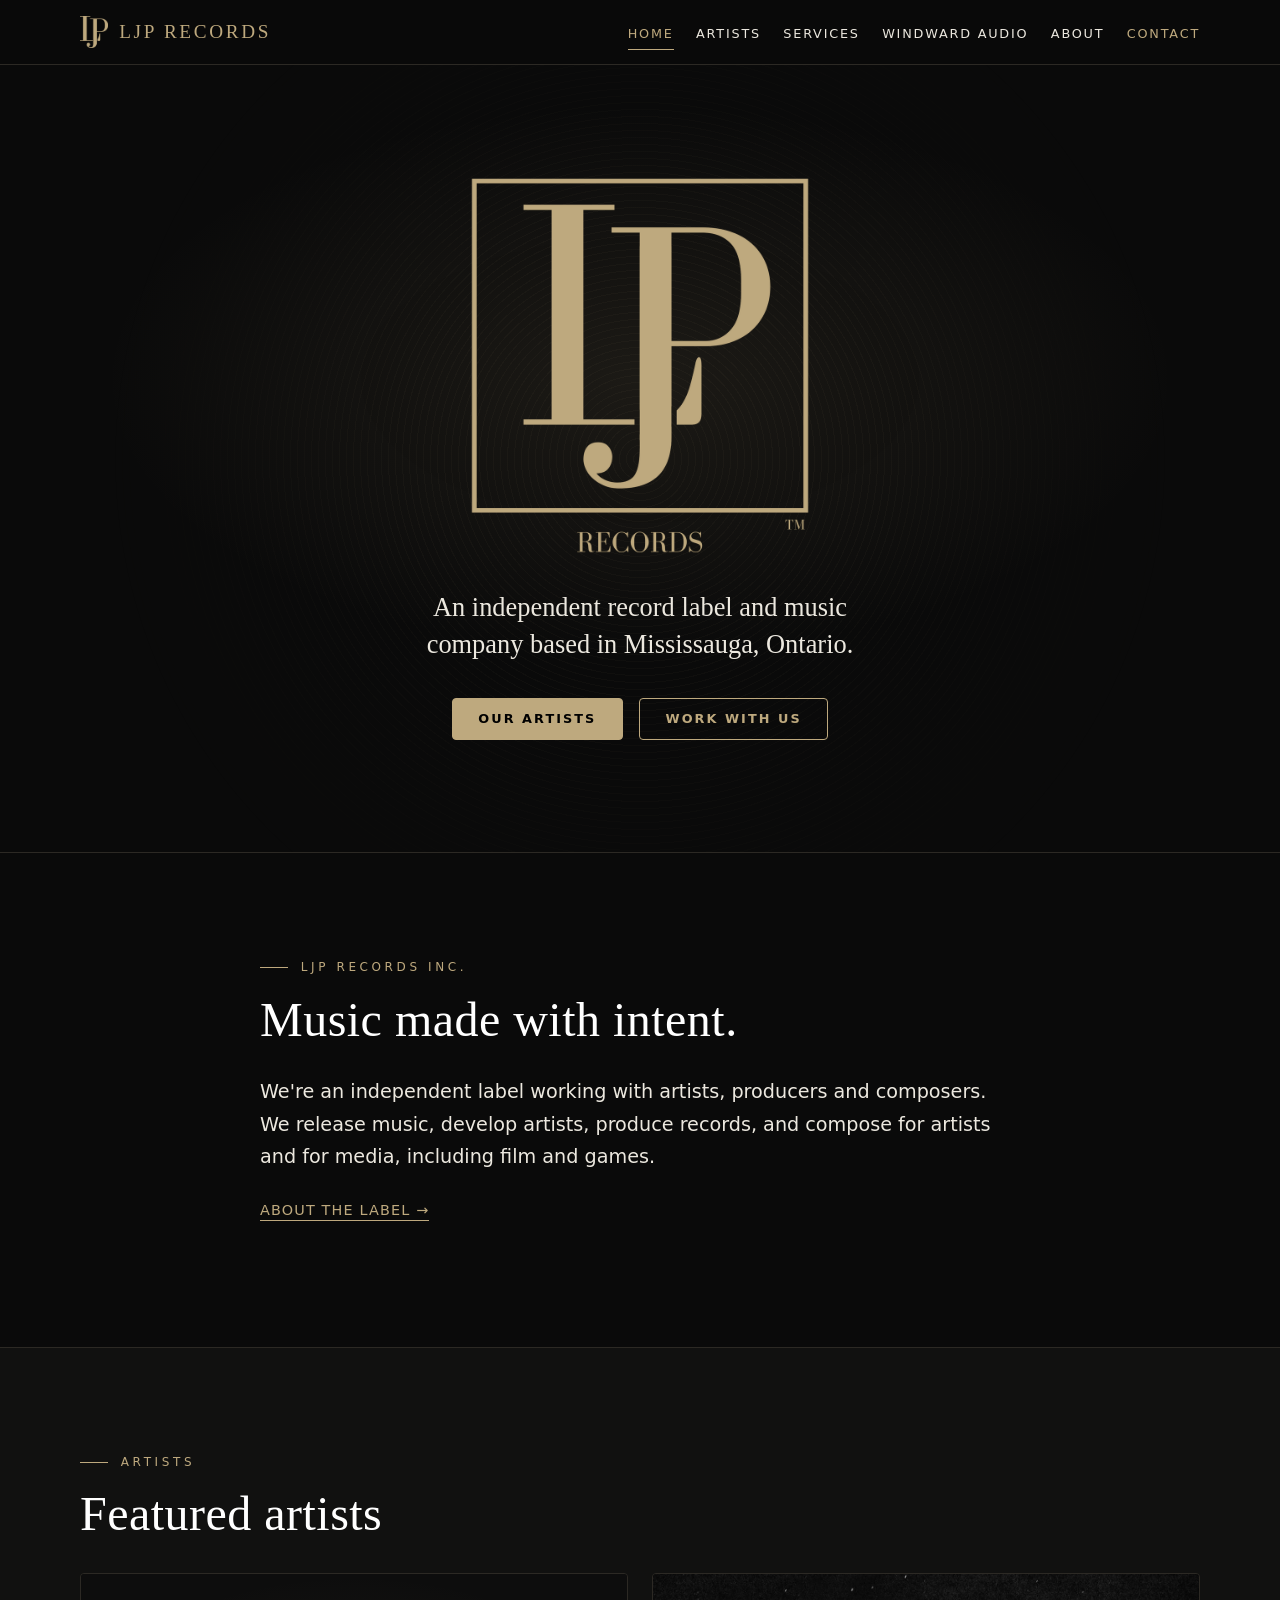
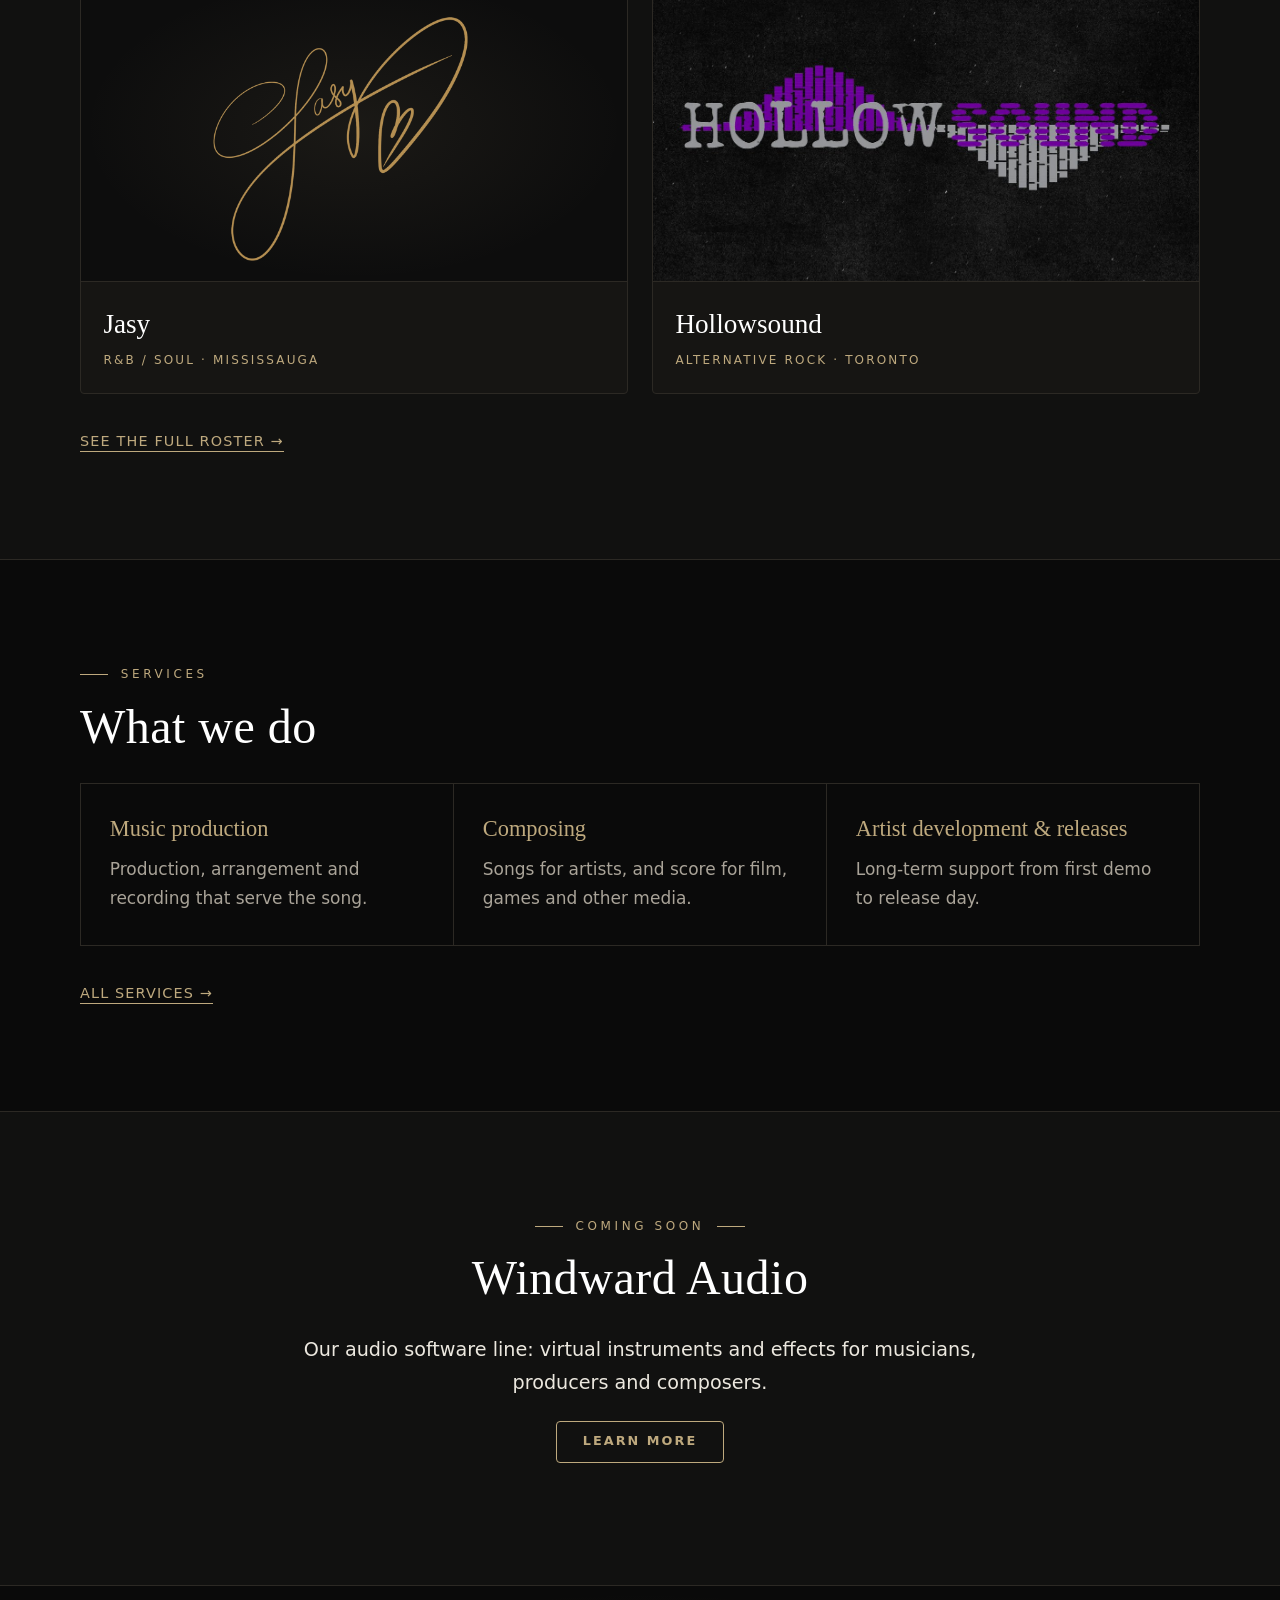
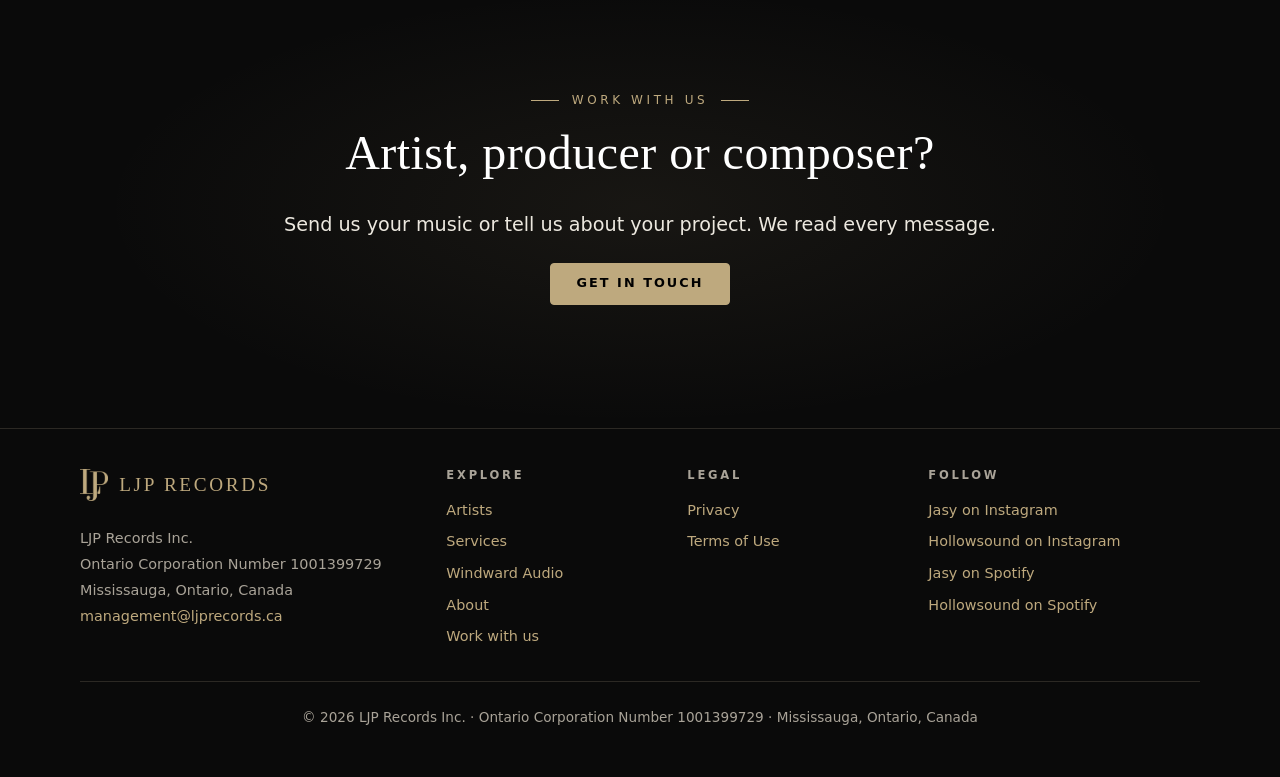
==== commit 79768da0: "Rename Elsewhere Audio to Windward Audio Renamed the division everywhere (nav, footer, home teaser, " ====
--- a/index.html
+++ b/index.html
@@ -19,9 +19,10 @@
   <meta property="og:image:alt" content="LJP Records logo: gold LJP monogram in a square frame on black">
   <meta property="og:locale" content="en_CA">
   <meta name="twitter:card" content="summary_large_image">
-  <link rel="icon" href="./favicon.ico" sizes="any">
-  <link rel="icon" type="image/png" sizes="32x32" href="./assets/img/icon-32.png">
-  <link rel="apple-touch-icon" href="./assets/img/icon-180.png">
+  <link rel="icon" href="/favicon.ico" sizes="48x48">
+  <link rel="icon" type="image/png" sizes="96x96" href="/assets/img/icon-96.png">
+  <link rel="icon" type="image/png" sizes="192x192" href="/assets/img/icon-192.png">
+  <link rel="apple-touch-icon" href="/assets/img/icon-180.png">
   <link rel="manifest" href="./site.webmanifest">
   <link rel="stylesheet" href="./assets/css/style.css">
   <script>document.documentElement.classList.add('js');</script>
@@ -42,7 +43,7 @@
         "address": { "@type": "PostalAddress", "addressLocality": "Mississauga", "addressRegion": "ON", "addressCountry": "CA" },
         "identifier": { "@type": "PropertyValue", "propertyID": "Ontario Corporation Number", "value": "1001399729" },
         "contactPoint": { "@type": "ContactPoint", "contactType": "customer service", "email": "management@ljprecords.ca", "url": "https://ljprecords.ca/contact.html", "areaServed": "CA" },
-        "subOrganization": { "@type": "Organization", "@id": "https://ljprecords.ca/elsewhere-audio.html#organization", "name": "Elsewhere Audio", "description": "Audio software division of LJP Records Inc.", "url": "https://ljprecords.ca/elsewhere-audio.html" }
+        "subOrganization": { "@type": "Organization", "@id": "https://ljprecords.ca/windward-audio.html#organization", "name": "Windward Audio", "description": "Audio software division of LJP Records Inc.", "url": "https://ljprecords.ca/windward-audio.html" }
       },
       {
         "@type": "WebSite",
@@ -73,7 +74,7 @@
         <li><a href="./" aria-current="page">Home</a></li>
         <li><a href="./artists.html">Artists</a></li>
         <li><a href="./services.html">Services</a></li>
-        <li><a href="./elsewhere-audio.html">Elsewhere Audio</a></li>
+        <li><a href="./windward-audio.html">Windward Audio</a></li>
         <li><a href="./about.html">About</a></li>
         <li><a href="./contact.html" class="nav-cta">Contact</a></li>
       </ul>
@@ -148,13 +149,13 @@
       </div>
     </section>
 
-    <!-- ============ ELSEWHERE AUDIO TEASER ============ -->
+    <!-- ============ WINDWARD AUDIO TEASER ============ -->
     <section class="section section-alt" aria-labelledby="ea-title">
       <div class="container narrow center">
         <p class="eyebrow">Coming soon</p>
-        <h2 id="ea-title">Elsewhere Audio</h2>
+        <h2 id="ea-title">Windward Audio</h2>
         <p class="lead">Our audio software line: virtual instruments and effects for musicians, producers and composers.</p>
-        <p><a class="btn btn-ghost" href="elsewhere-audio.html">Learn more</a></p>
+        <p><a class="btn btn-ghost" href="windward-audio.html">Learn more</a></p>
       </div>
     </section>
 
@@ -190,7 +191,7 @@
         <ul>
           <li><a href="./artists.html">Artists</a></li>
           <li><a href="./services.html">Services</a></li>
-          <li><a href="./elsewhere-audio.html">Elsewhere Audio</a></li>
+          <li><a href="./windward-audio.html">Windward Audio</a></li>
           <li><a href="./about.html">About</a></li>
           <li><a href="./contact.html">Work with us</a></li>
         </ul>
